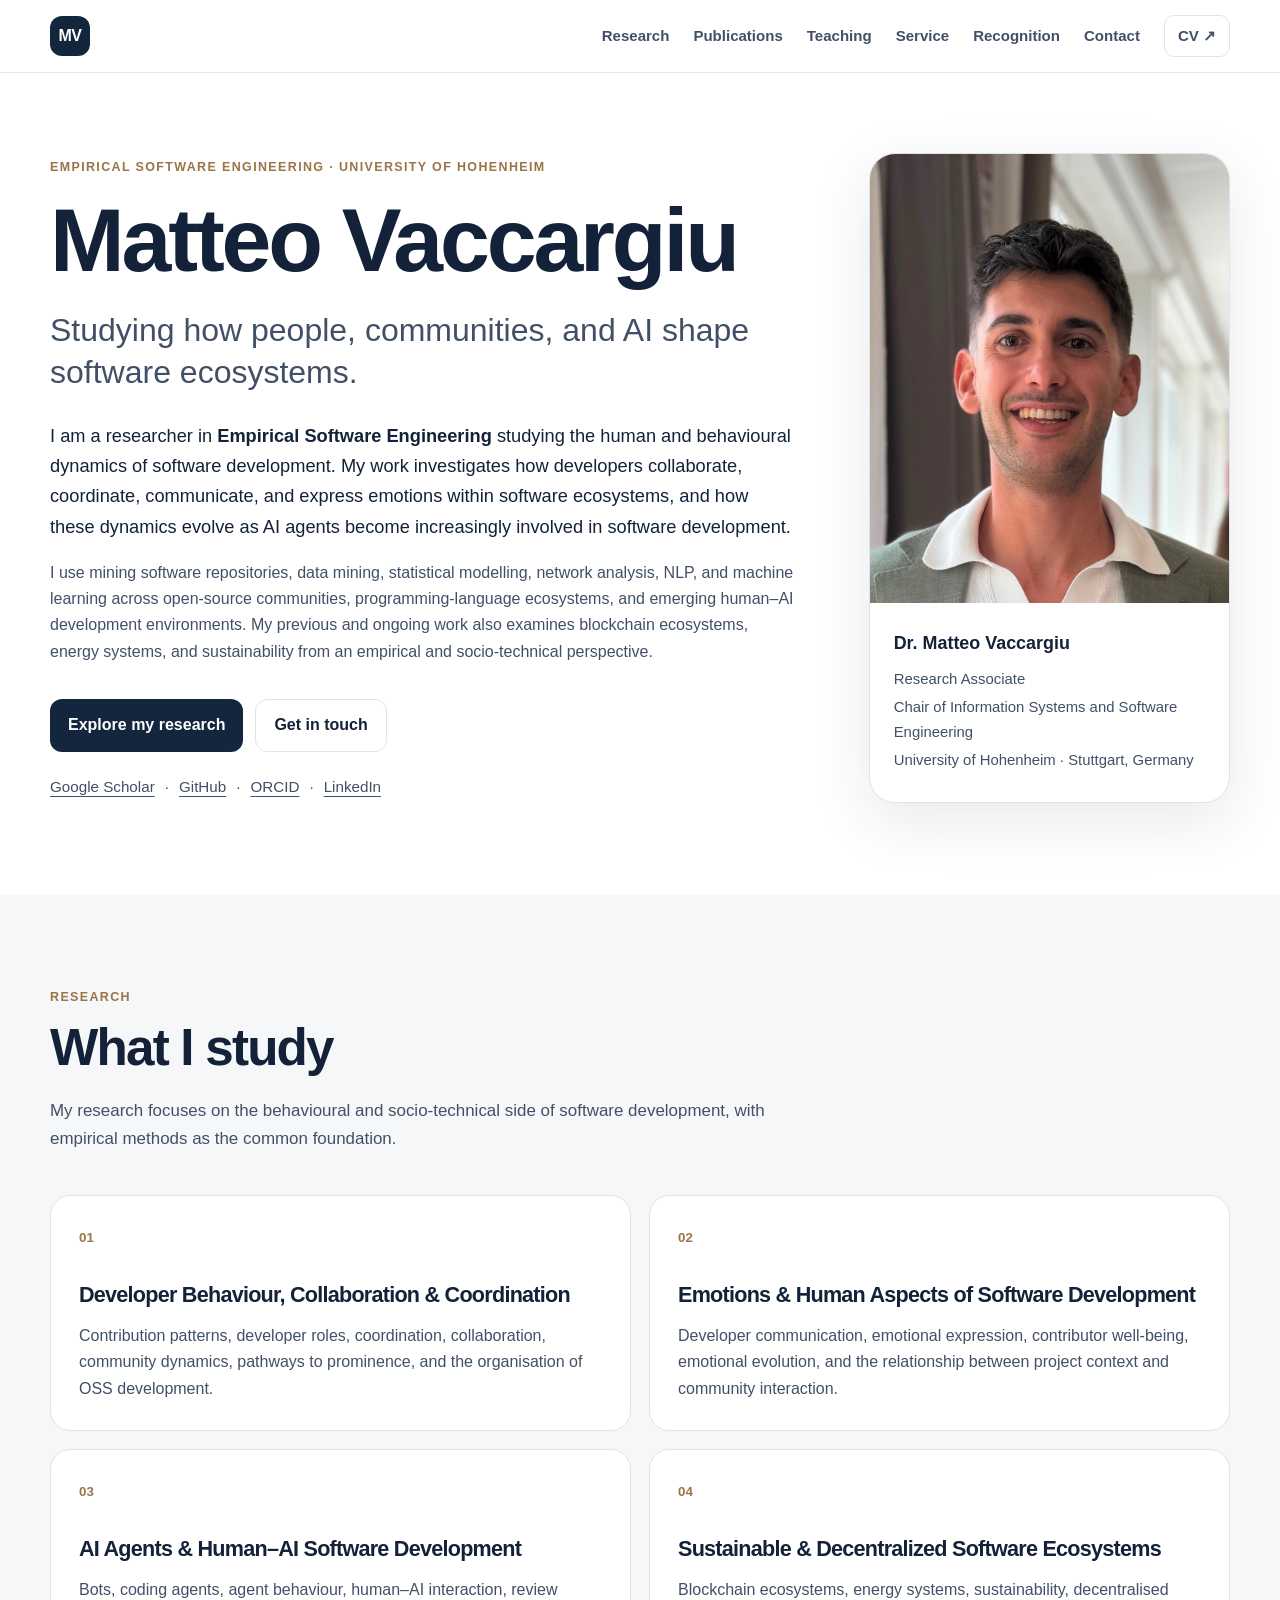
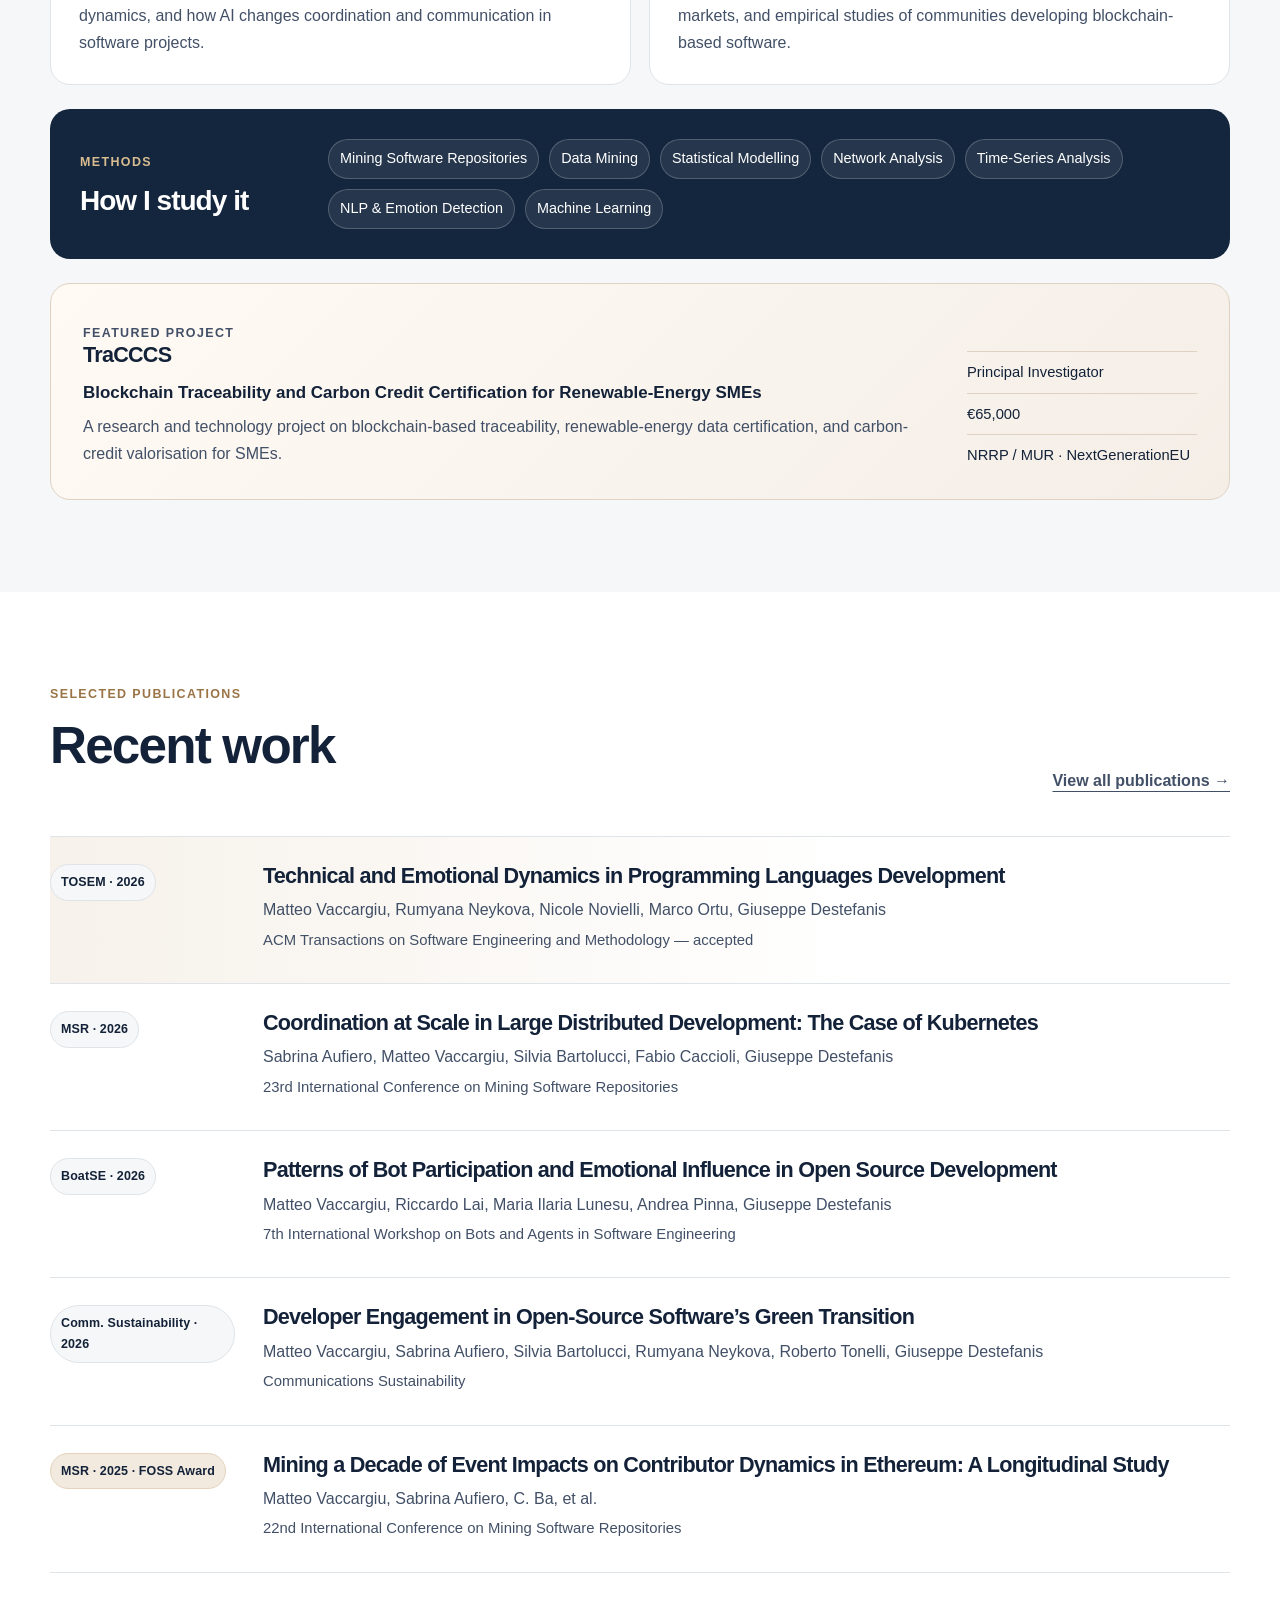
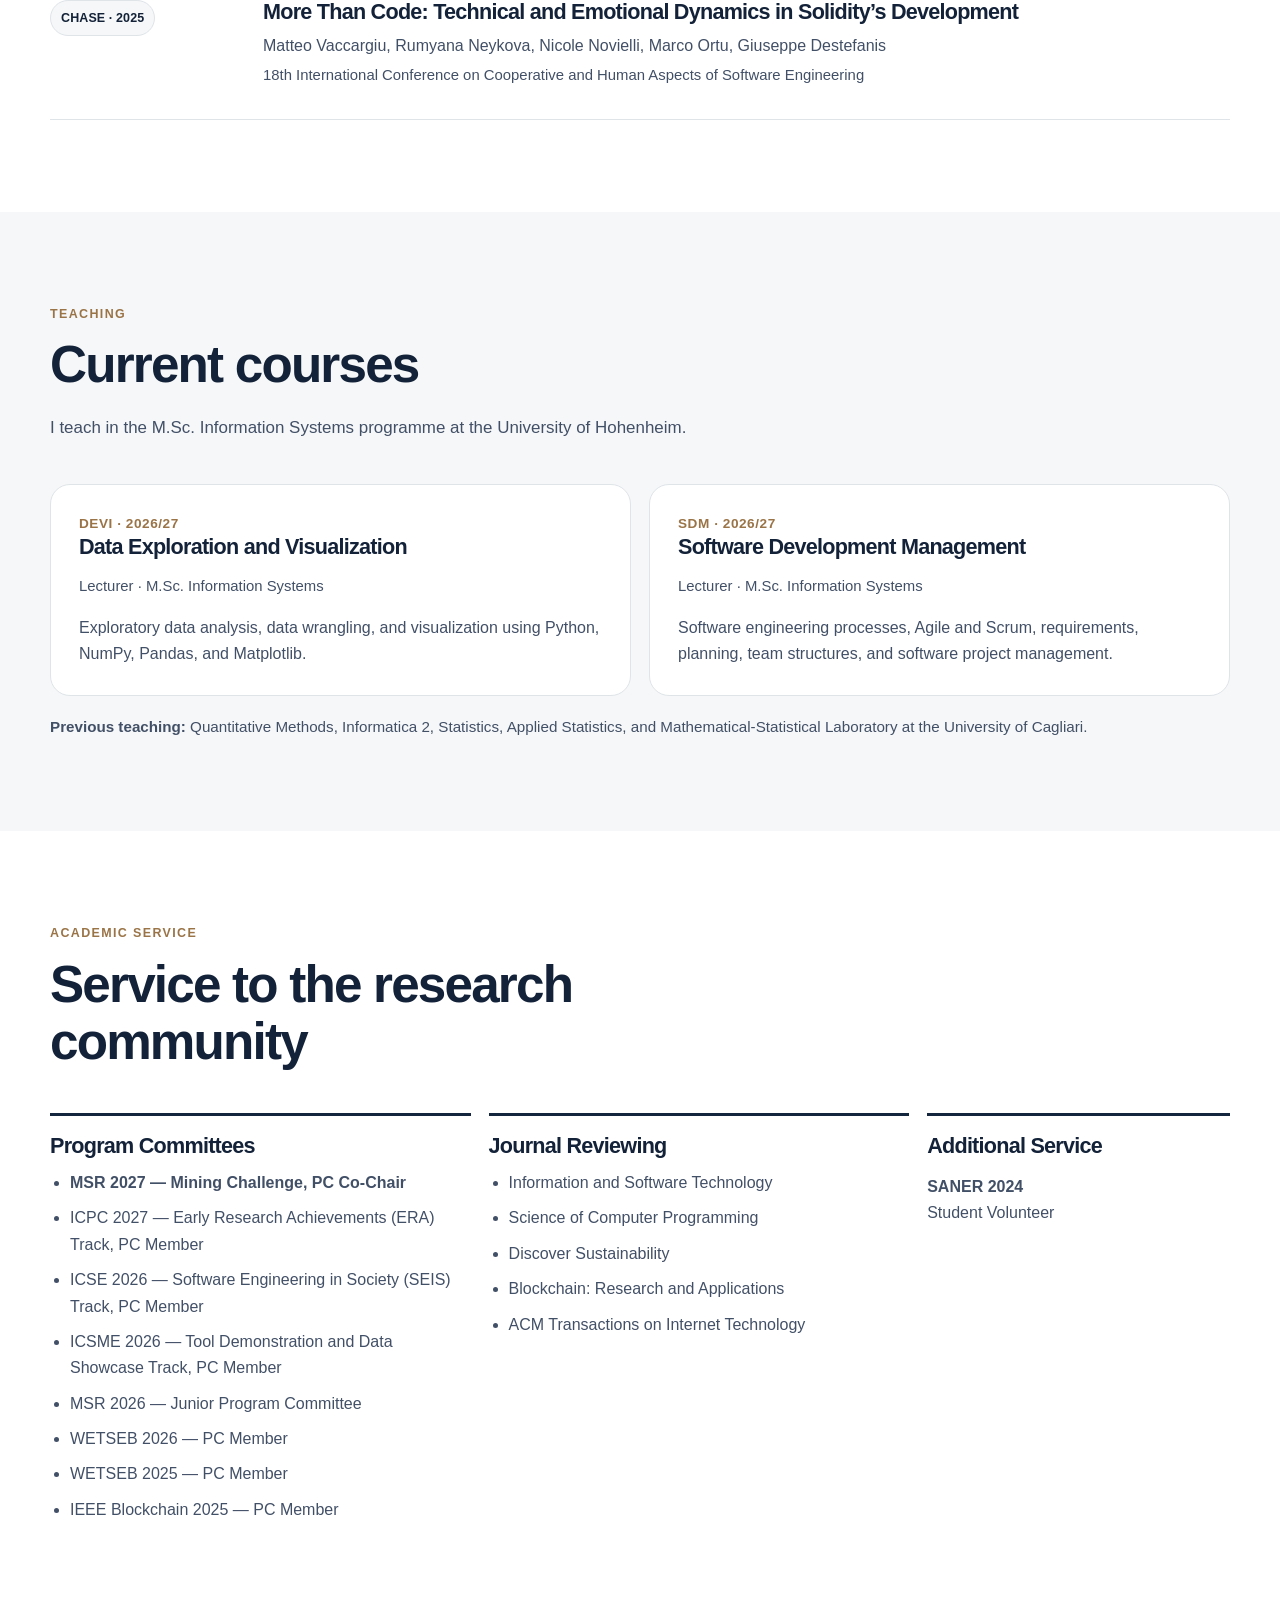
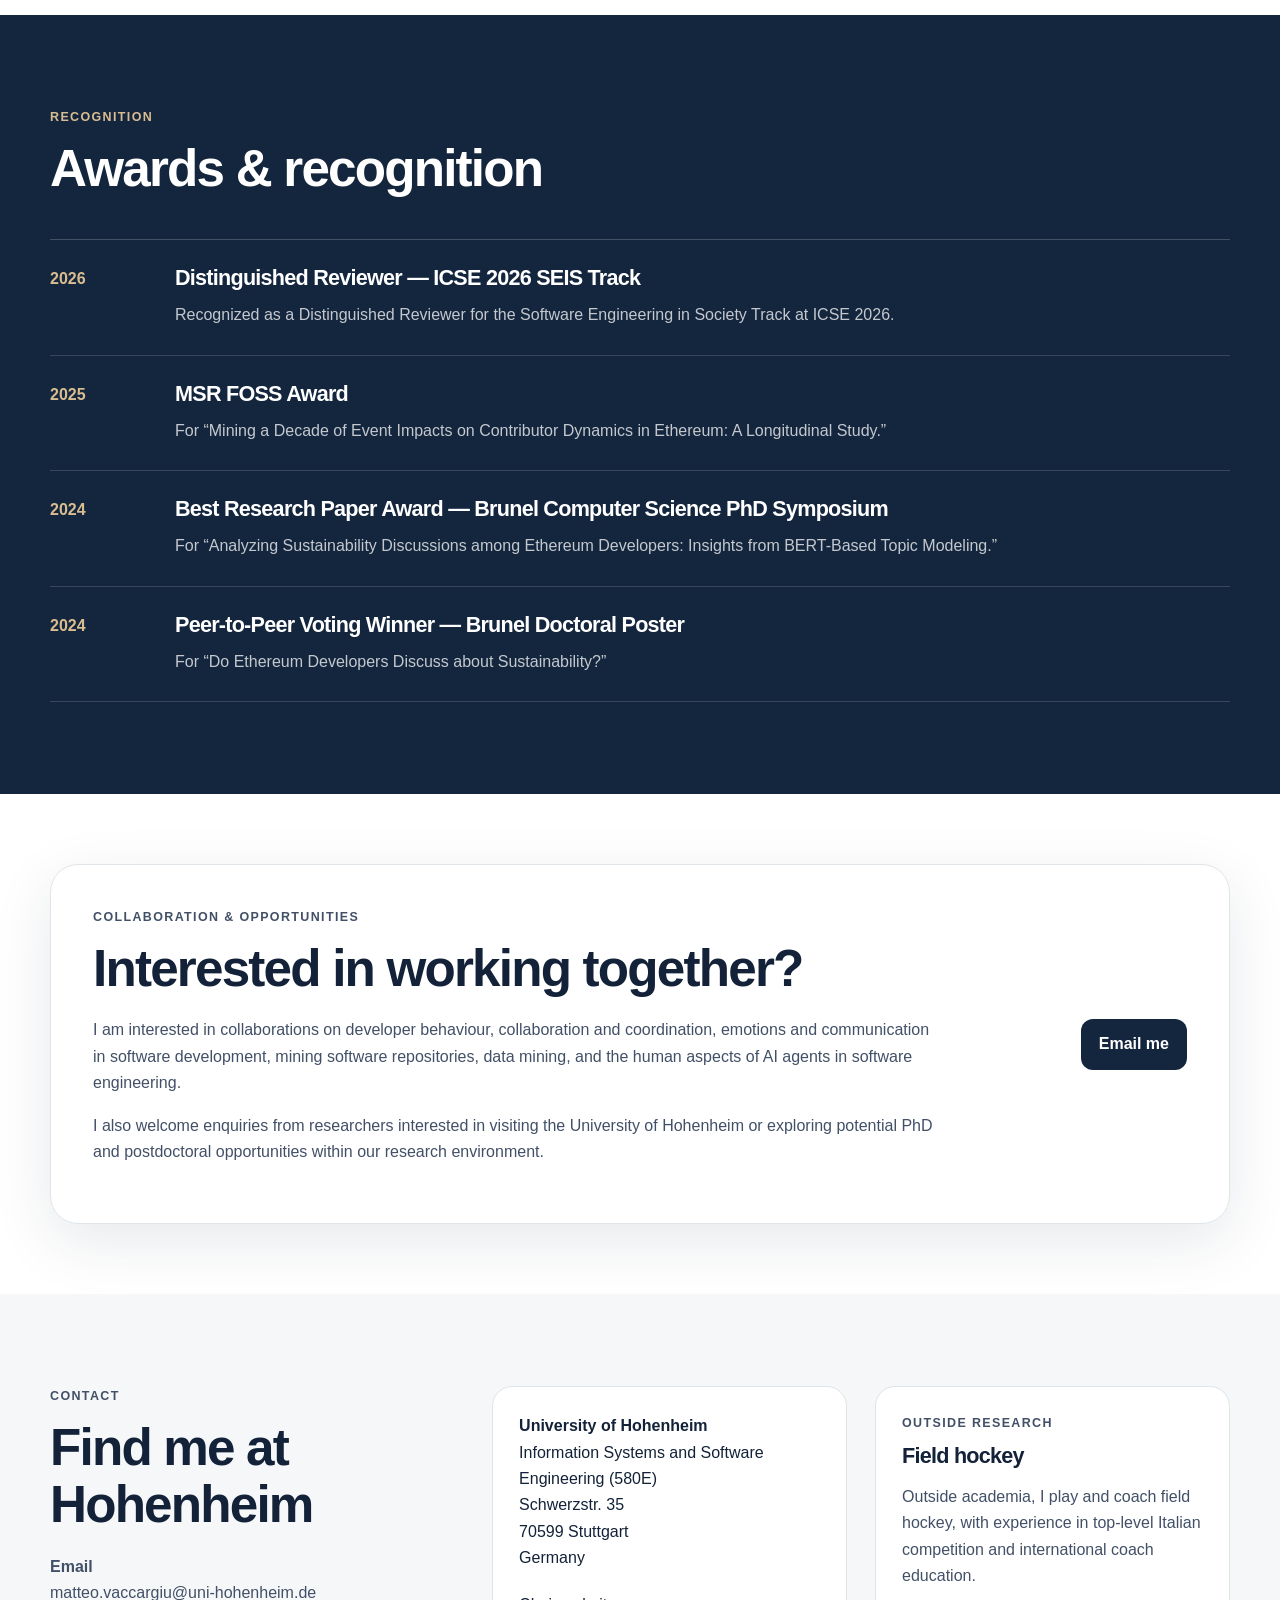
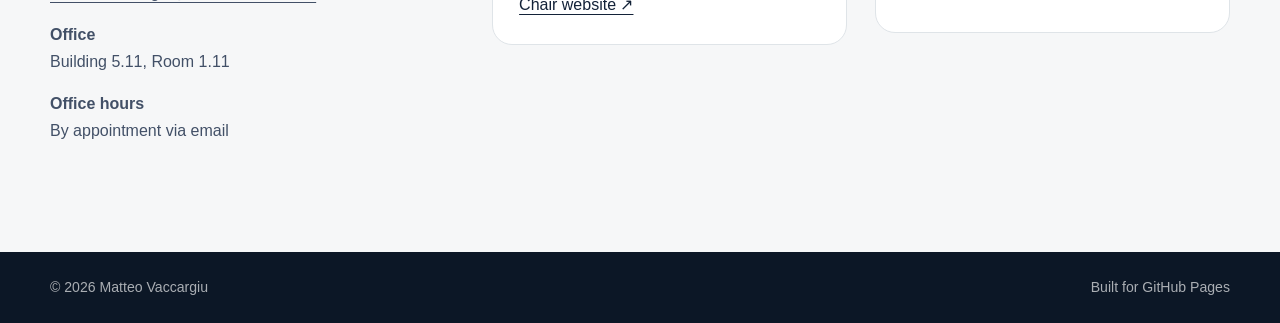
==== index.html @ fcfc38c2 "Add files via upload" ====
<!doctype html>
<html lang="en">
<head>
  <meta charset="utf-8" />
  <meta name="viewport" content="width=device-width, initial-scale=1" />
  <meta name="description" content="Matteo Vaccargiu — Empirical Software Engineering researcher at the University of Hohenheim." />
  <title>Matteo Vaccargiu | Empirical Software Engineering</title>
  <link rel="stylesheet" href="styles.css" />
</head>
<body>
  <header class="site-header">
    <div class="container nav-wrap">
      <a class="brand" href="#top">MV</a>
      <nav aria-label="Primary navigation">
        <a href="#research">Research</a>
        <a href="publications.html">Publications</a>
        <a href="#teaching">Teaching</a>
        <a href="#service">Service</a>
        <a href="#recognition">Recognition</a>
        <a href="#contact">Contact</a>
        <a class="nav-cv" href="CV_Matteo_Vaccargiu.pdf" target="_blank" rel="noopener">CV ↗</a>
      </nav>
    </div>
  </header>

  <main id="top">
    <section class="hero section">
      <div class="container hero-grid">
        <div class="hero-copy">
          <p class="eyebrow">Empirical Software Engineering · University of Hohenheim</p>
          <h1>Matteo Vaccargiu</h1>
          <p class="hero-title">Studying how people, communities, and AI shape software ecosystems.</p>
          <p class="lead">
            I am a researcher in <strong>Empirical Software Engineering</strong> studying the human and behavioural dynamics of software development. My work investigates how developers collaborate, coordinate, communicate, and express emotions within software ecosystems, and how these dynamics evolve as AI agents become increasingly involved in software development.
          </p>
          <p class="hero-detail">
            I use mining software repositories, data mining, statistical modelling, network analysis, NLP, and machine learning across open-source communities, programming-language ecosystems, and emerging human–AI development environments. My previous and ongoing work also examines blockchain ecosystems, energy systems, and sustainability from an empirical and socio-technical perspective.
          </p>
          <div class="hero-actions">
            <a class="button primary" href="#research">Explore my research</a>
            <a class="button secondary" href="mailto:matteo.vaccargiu@uni-hohenheim.de">Get in touch</a>
          </div>
          <div class="social-links" aria-label="Academic profiles">
            <a href="https://scholar.google.com/citations?user=Zvp0OW4AAAAJ&hl=en" target="_blank" rel="noopener">Google Scholar</a>
            <span>·</span>
            <a href="https://github.com/matteovaccargiu" target="_blank" rel="noopener">GitHub</a>
            <span>·</span>
            <a href="https://orcid.org/0009-0009-9461-6183" target="_blank" rel="noopener">ORCID</a>
            <span>·</span>
            <a href="https://www.linkedin.com/in/matteo-vaccargiu-04b7b61a7" target="_blank" rel="noopener">LinkedIn</a>
          </div>
        </div>
        <aside class="profile-card" aria-label="Profile">
          <img src="assets/matteo.jpg" alt="Portrait of Matteo Vaccargiu" />
          <div class="profile-card-body">
            <p class="profile-name">Dr. Matteo Vaccargiu</p>
            <p>Research Associate</p>
            <p>Chair of Information Systems and Software Engineering</p>
            <p>University of Hohenheim · Stuttgart, Germany</p>
          </div>
        </aside>
      </div>
    </section>

    <section id="research" class="section soft-bg">
      <div class="container">
        <div class="section-heading">
          <p class="eyebrow">Research</p>
          <h2>What I study</h2>
          <p>My research focuses on the behavioural and socio-technical side of software development, with empirical methods as the common foundation.</p>
        </div>
        <div class="card-grid research-grid">
          <article class="card research-card">
            <span class="card-number">01</span>
            <h3>Developer Behaviour, Collaboration & Coordination</h3>
            <p>Contribution patterns, developer roles, coordination, collaboration, community dynamics, pathways to prominence, and the organisation of OSS development.</p>
          </article>
          <article class="card research-card">
            <span class="card-number">02</span>
            <h3>Emotions & Human Aspects of Software Development</h3>
            <p>Developer communication, emotional expression, contributor well-being, emotional evolution, and the relationship between project context and community interaction.</p>
          </article>
          <article class="card research-card">
            <span class="card-number">03</span>
            <h3>AI Agents & Human–AI Software Development</h3>
            <p>Bots, coding agents, agent behaviour, human–AI interaction, review dynamics, and how AI changes coordination and communication in software projects.</p>
          </article>
          <article class="card research-card">
            <span class="card-number">04</span>
            <h3>Sustainable & Decentralized Software Ecosystems</h3>
            <p>Blockchain ecosystems, energy systems, sustainability, decentralised markets, and empirical studies of communities developing blockchain-based software.</p>
          </article>
        </div>

        <div class="methods-band">
          <div>
            <p class="eyebrow">Methods</p>
            <h3>How I study it</h3>
          </div>
          <div class="chips">
            <span>Mining Software Repositories</span>
            <span>Data Mining</span>
            <span>Statistical Modelling</span>
            <span>Network Analysis</span>
            <span>Time-Series Analysis</span>
            <span>NLP & Emotion Detection</span>
            <span>Machine Learning</span>
          </div>
        </div>

        <article class="featured-project">
          <div>
            <p class="eyebrow">Featured project</p>
            <h3>TraCCCS</h3>
            <p class="project-subtitle">Blockchain Traceability and Carbon Credit Certification for Renewable-Energy SMEs</p>
            <p>A research and technology project on blockchain-based traceability, renewable-energy data certification, and carbon-credit valorisation for SMEs.</p>
          </div>
          <div class="project-meta">
            <span>Principal Investigator</span>
            <span>€65,000</span>
            <span>NRRP / MUR · NextGenerationEU</span>
          </div>
        </article>
      </div>
    </section>

    <section id="publications" class="section">
      <div class="container">
        <div class="section-heading row-heading">
          <div>
            <p class="eyebrow">Selected publications</p>
            <h2>Recent work</h2>
          </div>
          <a class="text-link" href="publications.html">View all publications →</a>
        </div>

        <div class="publication-list">
          <article class="publication featured-pub">
            <div class="pub-badge">TOSEM · 2026</div>
            <div>
              <h3>Technical and Emotional Dynamics in Programming Languages Development</h3>
              <p>Matteo Vaccargiu, Rumyana Neykova, Nicole Novielli, Marco Ortu, Giuseppe Destefanis</p>
              <p class="venue">ACM Transactions on Software Engineering and Methodology — accepted</p>
            </div>
          </article>
          <article class="publication">
            <div class="pub-badge">MSR · 2026</div>
            <div>
              <h3>Coordination at Scale in Large Distributed Development: The Case of Kubernetes</h3>
              <p>Sabrina Aufiero, Matteo Vaccargiu, Silvia Bartolucci, Fabio Caccioli, Giuseppe Destefanis</p>
              <p class="venue">23rd International Conference on Mining Software Repositories</p>
            </div>
          </article>
          <article class="publication">
            <div class="pub-badge">BoatSE · 2026</div>
            <div>
              <h3>Patterns of Bot Participation and Emotional Influence in Open Source Development</h3>
              <p>Matteo Vaccargiu, Riccardo Lai, Maria Ilaria Lunesu, Andrea Pinna, Giuseppe Destefanis</p>
              <p class="venue">7th International Workshop on Bots and Agents in Software Engineering</p>
            </div>
          </article>
          <article class="publication">
            <div class="pub-badge">Comm. Sustainability · 2026</div>
            <div>
              <h3>Developer Engagement in Open-Source Software’s Green Transition</h3>
              <p>Matteo Vaccargiu, Sabrina Aufiero, Silvia Bartolucci, Rumyana Neykova, Roberto Tonelli, Giuseppe Destefanis</p>
              <p class="venue">Communications Sustainability</p>
            </div>
          </article>
          <article class="publication">
            <div class="pub-badge award">MSR · 2025 · FOSS Award</div>
            <div>
              <h3>Mining a Decade of Event Impacts on Contributor Dynamics in Ethereum: A Longitudinal Study</h3>
              <p>Matteo Vaccargiu, Sabrina Aufiero, C. Ba, et al.</p>
              <p class="venue">22nd International Conference on Mining Software Repositories</p>
            </div>
          </article>
          <article class="publication">
            <div class="pub-badge">CHASE · 2025</div>
            <div>
              <h3>More Than Code: Technical and Emotional Dynamics in Solidity’s Development</h3>
              <p>Matteo Vaccargiu, Rumyana Neykova, Nicole Novielli, Marco Ortu, Giuseppe Destefanis</p>
              <p class="venue">18th International Conference on Cooperative and Human Aspects of Software Engineering</p>
            </div>
          </article>
        </div>
      </div>
    </section>

    <section id="teaching" class="section soft-bg">
      <div class="container">
        <div class="section-heading">
          <p class="eyebrow">Teaching</p>
          <h2>Current courses</h2>
          <p>I teach in the M.Sc. Information Systems programme at the University of Hohenheim.</p>
        </div>
        <div class="card-grid teaching-grid">
          <article class="card teaching-card">
            <p class="course-code">DEVI · 2026/27</p>
            <h3>Data Exploration and Visualization</h3>
            <p class="muted">Lecturer · M.Sc. Information Systems</p>
            <p>Exploratory data analysis, data wrangling, and visualization using Python, NumPy, Pandas, and Matplotlib.</p>
          </article>
          <article class="card teaching-card">
            <p class="course-code">SDM · 2026/27</p>
            <h3>Software Development Management</h3>
            <p class="muted">Lecturer · M.Sc. Information Systems</p>
            <p>Software engineering processes, Agile and Scrum, requirements, planning, team structures, and software project management.</p>
          </article>
        </div>
        <div class="previous-teaching">
          <strong>Previous teaching:</strong> Quantitative Methods, Informatica 2, Statistics, Applied Statistics, and Mathematical-Statistical Laboratory at the University of Cagliari.
        </div>
      </div>
    </section>

    <section id="service" class="section">
      <div class="container">
        <div class="section-heading">
          <p class="eyebrow">Academic service</p>
          <h2>Service to the research community</h2>
        </div>
        <div class="service-columns">
          <div class="service-block">
            <h3>Program Committees</h3>
            <ul>
              <li><strong>MSR 2027 — Mining Challenge, PC Co-Chair</strong></li>
              <li>ICPC 2027 — Early Research Achievements (ERA) Track, PC Member</li>
              <li>ICSE 2026 — Software Engineering in Society (SEIS) Track, PC Member</li>
              <li>ICSME 2026 — Tool Demonstration and Data Showcase Track, PC Member</li>
              <li>MSR 2026 — Junior Program Committee</li>
              <li>WETSEB 2026 — PC Member</li>
              <li>WETSEB 2025 — PC Member</li>
              <li>IEEE Blockchain 2025 — PC Member</li>
            </ul>
          </div>
          <div class="service-block">
            <h3>Journal Reviewing</h3>
            <ul>
              <li>Information and Software Technology</li>
              <li>Science of Computer Programming</li>
              <li>Discover Sustainability</li>
              <li>Blockchain: Research and Applications</li>
              <li>ACM Transactions on Internet Technology</li>
            </ul>
          </div>
          <div class="service-block compact-block">
            <h3>Additional Service</h3>
            <p><strong>SANER 2024</strong><br />Student Volunteer</p>
          </div>
        </div>
      </div>
    </section>

    <section id="recognition" class="section dark-section">
      <div class="container">
        <div class="section-heading light-heading">
          <p class="eyebrow">Recognition</p>
          <h2>Awards & recognition</h2>
        </div>
        <div class="timeline">
          <article class="timeline-item">
            <span>2026</span>
            <div>
              <h3>Distinguished Reviewer — ICSE 2026 SEIS Track</h3>
              <p>Recognized as a Distinguished Reviewer for the Software Engineering in Society Track at ICSE 2026.</p>
            </div>
          </article>
          <article class="timeline-item">
            <span>2025</span>
            <div>
              <h3>MSR FOSS Award</h3>
              <p>For “Mining a Decade of Event Impacts on Contributor Dynamics in Ethereum: A Longitudinal Study.”</p>
            </div>
          </article>
          <article class="timeline-item">
            <span>2024</span>
            <div>
              <h3>Best Research Paper Award — Brunel Computer Science PhD Symposium</h3>
              <p>For “Analyzing Sustainability Discussions among Ethereum Developers: Insights from BERT-Based Topic Modeling.”</p>
            </div>
          </article>
          <article class="timeline-item">
            <span>2024</span>
            <div>
              <h3>Peer-to-Peer Voting Winner — Brunel Doctoral Poster</h3>
              <p>For “Do Ethereum Developers Discuss about Sustainability?”</p>
            </div>
          </article>
        </div>
      </div>
    </section>

    <section class="section collaboration-section">
      <div class="container collaboration-box">
        <div>
          <p class="eyebrow">Collaboration & opportunities</p>
          <h2>Interested in working together?</h2>
          <p>I am interested in collaborations on developer behaviour, collaboration and coordination, emotions and communication in software development, mining software repositories, data mining, and the human aspects of AI agents in software engineering.</p>
          <p>I also welcome enquiries from researchers interested in visiting the University of Hohenheim or exploring potential PhD and postdoctoral opportunities within our research environment.</p>
        </div>
        <a class="button primary" href="mailto:matteo.vaccargiu@uni-hohenheim.de">Email me</a>
      </div>
    </section>

    <section id="contact" class="section soft-bg contact-section">
      <div class="container contact-grid">
        <div>
          <p class="eyebrow">Contact</p>
          <h2>Find me at Hohenheim</h2>
          <p><strong>Email</strong><br /><a href="mailto:matteo.vaccargiu@uni-hohenheim.de">matteo.vaccargiu@uni-hohenheim.de</a></p>
          <p><strong>Office</strong><br />Building 5.11, Room 1.11</p>
          <p><strong>Office hours</strong><br />By appointment via email</p>
        </div>
        <div class="address-card">
          <strong>University of Hohenheim</strong><br />
          Information Systems and Software Engineering (580E)<br />
          Schwerzstr. 35<br />
          70599 Stuttgart<br />
          Germany
          <div class="address-links">
            <a href="https://isse.uni-hohenheim.de/en" target="_blank" rel="noopener">Chair website ↗</a>
          </div>
        </div>
        <aside class="hobby-box">
          <p class="eyebrow">Outside research</p>
          <h3>Field hockey</h3>
          <p>Outside academia, I play and coach field hockey, with experience in top-level Italian competition and international coach education.</p>
        </aside>
      </div>
    </section>
  </main>

  <footer>
    <div class="container footer-wrap">
      <span>© 2026 Matteo Vaccargiu</span>
      <span>Built for GitHub Pages</span>
    </div>
  </footer>
</body>
</html>
---- styles.css ----
:root {
  --ink: #132238;
  --ink-soft: #425067;
  --navy: #14263e;
  --navy-2: #1c3554;
  --accent: #9a7447;
  --accent-soft: #f2eadf;
  --paper: #ffffff;
  --soft: #f6f7f8;
  --line: #dfe4e8;
  --max: 1180px;
  --radius: 20px;
  --shadow: 0 18px 60px rgba(20, 38, 62, 0.10);
}

* { box-sizing: border-box; }
html { scroll-behavior: smooth; }
body {
  margin: 0;
  font-family: -apple-system, BlinkMacSystemFont, "Segoe UI", Roboto, Helvetica, Arial, sans-serif;
  color: var(--ink);
  background: var(--paper);
  line-height: 1.65;
  -webkit-font-smoothing: antialiased;
}
a { color: inherit; }
.container { width: min(var(--max), calc(100% - 48px)); margin: 0 auto; }
.section { padding: 92px 0; }
.soft-bg { background: var(--soft); }

.site-header {
  position: sticky;
  top: 0;
  z-index: 30;
  background: rgba(255,255,255,.94);
  backdrop-filter: blur(12px);
  border-bottom: 1px solid rgba(223,228,232,.9);
}
.nav-wrap { min-height: 72px; display: flex; align-items: center; justify-content: space-between; gap: 24px; }
.brand {
  display: grid;
  place-items: center;
  width: 40px;
  height: 40px;
  border-radius: 12px;
  background: var(--navy);
  color: white;
  text-decoration: none;
  font-weight: 800;
  letter-spacing: -.03em;
}
nav { display: flex; flex-wrap: wrap; align-items: center; justify-content: flex-end; gap: 24px; }
nav a { text-decoration: none; font-size: .94rem; color: var(--ink-soft); font-weight: 600; }
nav a:hover { color: var(--ink); }
.nav-cv { padding: 8px 13px; border: 1px solid var(--line); border-radius: 10px; }

.hero { padding-top: 80px; }
.hero-grid { display: grid; grid-template-columns: minmax(0, 1.55fr) minmax(320px, .75fr); align-items: center; gap: 72px; }
.eyebrow {
  margin: 0 0 12px;
  color: var(--accent);
  font-weight: 800;
  text-transform: uppercase;
  letter-spacing: .11em;
  font-size: .78rem;
}
h1, h2, h3 { line-height: 1.12; letter-spacing: -.035em; }
h1 { font-size: clamp(3.4rem, 7vw, 6.6rem); margin: 0; max-width: 800px; }
h2 { font-size: clamp(2.15rem, 4vw, 3.5rem); margin: 0 0 20px; }
h3 { font-size: 1.35rem; margin: 0 0 12px; }
.hero-title { font-size: clamp(1.45rem, 2.5vw, 2.2rem); line-height: 1.3; color: var(--ink-soft); margin: 20px 0 28px; max-width: 820px; }
.lead { font-size: 1.14rem; max-width: 790px; margin: 0 0 18px; }
.hero-detail { color: var(--ink-soft); max-width: 790px; margin: 0; }
.hero-actions { display: flex; flex-wrap: wrap; gap: 12px; margin: 34px 0 22px; }
.button { display: inline-flex; align-items: center; justify-content: center; padding: 12px 18px; border-radius: 12px; font-weight: 750; text-decoration: none; transition: .18s ease; }
.button.primary { background: var(--navy); color: white; }
.button.primary:hover { transform: translateY(-2px); background: var(--navy-2); }
.button.secondary { border: 1px solid var(--line); background: white; }
.button.secondary:hover { border-color: #c8d0d7; transform: translateY(-2px); }
.social-links { display: flex; flex-wrap: wrap; gap: 10px; color: var(--ink-soft); font-size: .95rem; }
.social-links a { text-decoration-thickness: 1px; text-underline-offset: 4px; }
.profile-card { background: white; border: 1px solid var(--line); border-radius: 26px; overflow: hidden; box-shadow: var(--shadow); }
.profile-card img { width: 100%; display: block; aspect-ratio: 4 / 5; object-fit: cover; object-position: center 28%; }
.profile-card-body { padding: 22px 24px 25px; color: var(--ink-soft); font-size: .93rem; }
.profile-card-body p { margin: 4px 0; }
.profile-card-body .profile-name { color: var(--ink); font-weight: 800; font-size: 1.12rem; margin-bottom: 8px; }

.section-heading { max-width: 760px; margin-bottom: 42px; }
.section-heading p:last-child { color: var(--ink-soft); font-size: 1.06rem; }
.row-heading { max-width: none; display: flex; align-items: end; justify-content: space-between; gap: 24px; }
.text-link { font-weight: 750; color: var(--ink-soft); text-underline-offset: 5px; }
.card-grid { display: grid; gap: 18px; }
.research-grid { grid-template-columns: repeat(2, minmax(0,1fr)); }
.card { background: white; border: 1px solid var(--line); border-radius: var(--radius); padding: 28px; }
.card p { color: var(--ink-soft); margin-bottom: 0; }
.card-number { display: inline-block; margin-bottom: 34px; font-weight: 800; font-size: .83rem; color: var(--accent); }
.methods-band { margin-top: 24px; background: var(--navy); color: white; border-radius: var(--radius); padding: 30px; display: grid; grid-template-columns: 220px 1fr; gap: 28px; align-items: center; }
.methods-band h3 { margin: 0; font-size: 1.75rem; }
.methods-band .eyebrow { color: #d9bd91; }
.chips { display: flex; flex-wrap: wrap; gap: 10px; }
.chips span { border: 1px solid rgba(255,255,255,.2); background: rgba(255,255,255,.08); padding: 7px 11px; border-radius: 999px; font-size: .9rem; }
.featured-project { margin-top: 24px; border: 1px solid #dfd2c2; background: linear-gradient(135deg, #fffaf4, #f4eee7); border-radius: var(--radius); padding: 32px; display: grid; grid-template-columns: 1fr auto; gap: 40px; align-items: end; }
.featured-project p { margin: 7px 0 0; color: var(--ink-soft); }
.project-subtitle { font-size: 1.06rem; font-weight: 750; color: var(--ink) !important; }
.project-meta { display: flex; flex-direction: column; gap: 8px; min-width: 230px; }
.project-meta span { border-top: 1px solid #dfd2c2; padding-top: 8px; font-size: .92rem; }

.publication-list { border-top: 1px solid var(--line); }
.publication { display: grid; grid-template-columns: 185px 1fr; gap: 28px; padding: 27px 0; border-bottom: 1px solid var(--line); }
.publication h3 { margin-bottom: 9px; }
.publication p { margin: 4px 0; color: var(--ink-soft); }
.pub-badge { align-self: start; width: fit-content; padding: 7px 10px; border-radius: 999px; background: var(--soft); border: 1px solid var(--line); font-weight: 800; font-size: .78rem; letter-spacing: .01em; }
.pub-badge.award { background: var(--accent-soft); border-color: #e5d3bc; }
.featured-pub { background: linear-gradient(90deg, rgba(242,234,223,.65), transparent 68%); }
.venue { font-size: .93rem; }

.teaching-grid { grid-template-columns: repeat(2, minmax(0,1fr)); }
.course-code { margin-top: 0 !important; color: var(--accent) !important; font-weight: 800; font-size: .85rem; letter-spacing: .04em; }
.muted { font-size: .93rem; }
.previous-teaching { margin-top: 18px; color: var(--ink-soft); font-size: .95rem; }

.service-columns { display: grid; grid-template-columns: 1fr 1fr .72fr; gap: 18px; }
.service-block { border-top: 3px solid var(--navy); padding-top: 18px; }
.service-block ul { margin: 0; padding-left: 20px; color: var(--ink-soft); }
.service-block li + li { margin-top: 9px; }
.compact-block p { color: var(--ink-soft); }

.dark-section { background: var(--navy); color: white; }
.light-heading .eyebrow { color: #d9bd91; }
.timeline { border-top: 1px solid rgba(255,255,255,.2); }
.timeline-item { display: grid; grid-template-columns: 95px 1fr; gap: 30px; padding: 26px 0; border-bottom: 1px solid rgba(255,255,255,.15); }
.timeline-item > span { color: #d9bd91; font-weight: 850; }
.timeline-item p { color: rgba(255,255,255,.75); margin: 6px 0 0; }

.collaboration-section { padding-top: 70px; padding-bottom: 70px; }
.collaboration-box { border: 1px solid var(--line); border-radius: 28px; padding: 42px; display: grid; grid-template-columns: 1fr auto; gap: 42px; align-items: center; box-shadow: var(--shadow); }
.collaboration-box p { color: var(--ink-soft); max-width: 850px; }

.contact-grid { display: grid; grid-template-columns: 1.05fr .9fr .9fr; gap: 28px; align-items: start; }
.contact-grid p { color: var(--ink-soft); }
.contact-grid a { text-underline-offset: 4px; }
.address-card, .hobby-box { background: white; border: 1px solid var(--line); border-radius: var(--radius); padding: 26px; }
.address-links { margin-top: 20px; }
.hobby-box .eyebrow { margin-bottom: 10px; }

footer { background: #0c1726; color: rgba(255,255,255,.65); padding: 24px 0; }
.footer-wrap { display: flex; justify-content: space-between; gap: 20px; font-size: .88rem; }

@media (max-width: 920px) {
  .nav-wrap { padding: 12px 0; align-items: flex-start; }
  nav { gap: 12px 16px; }
  .hero-grid { grid-template-columns: 1fr; gap: 44px; }
  .profile-card { max-width: 460px; }
  .research-grid, .teaching-grid { grid-template-columns: 1fr; }
  .methods-band { grid-template-columns: 1fr; }
  .featured-project { grid-template-columns: 1fr; }
  .project-meta { min-width: 0; }
  .service-columns { grid-template-columns: 1fr; }
  .contact-grid { grid-template-columns: 1fr 1fr; }
  .hobby-box { grid-column: 1 / -1; }
}

@media (max-width: 680px) {
  .container { width: min(var(--max), calc(100% - 28px)); }
  .section { padding: 68px 0; }
  .site-header { position: static; }
  .nav-wrap { display: block; }
  .brand { margin-bottom: 12px; }
  nav { justify-content: flex-start; }
  h1 { font-size: clamp(3.1rem, 16vw, 4.7rem); }
  .row-heading { display: block; }
  .row-heading .text-link { display: inline-block; margin-top: 6px; }
  .publication { grid-template-columns: 1fr; gap: 13px; }
  .collaboration-box { grid-template-columns: 1fr; padding: 28px; }
  .contact-grid { grid-template-columns: 1fr; }
  .hobby-box { grid-column: auto; }
  .timeline-item { grid-template-columns: 64px 1fr; gap: 16px; }
  .footer-wrap { display: block; }
  .footer-wrap span { display: block; margin: 4px 0; }
}

/* Publications page */
.page-title { font-size: clamp(3.1rem, 6vw, 5.5rem); margin: 0; max-width: 900px; }
.publications-hero { padding-bottom: 64px; }
.publications-intro { max-width: 900px; }
.pub-group + .pub-group { margin-top: 68px; }
.pub-group > h2 { margin-bottom: 24px; font-size: clamp(1.9rem, 3vw, 2.7rem); }
.full-publication .pub-link { display: inline-block; margin-top: 8px; font-weight: 750; color: var(--ink); text-underline-offset: 4px; }
footer a { color: inherit; text-underline-offset: 4px; }
nav a[aria-current="page"] { color: var(--ink); }
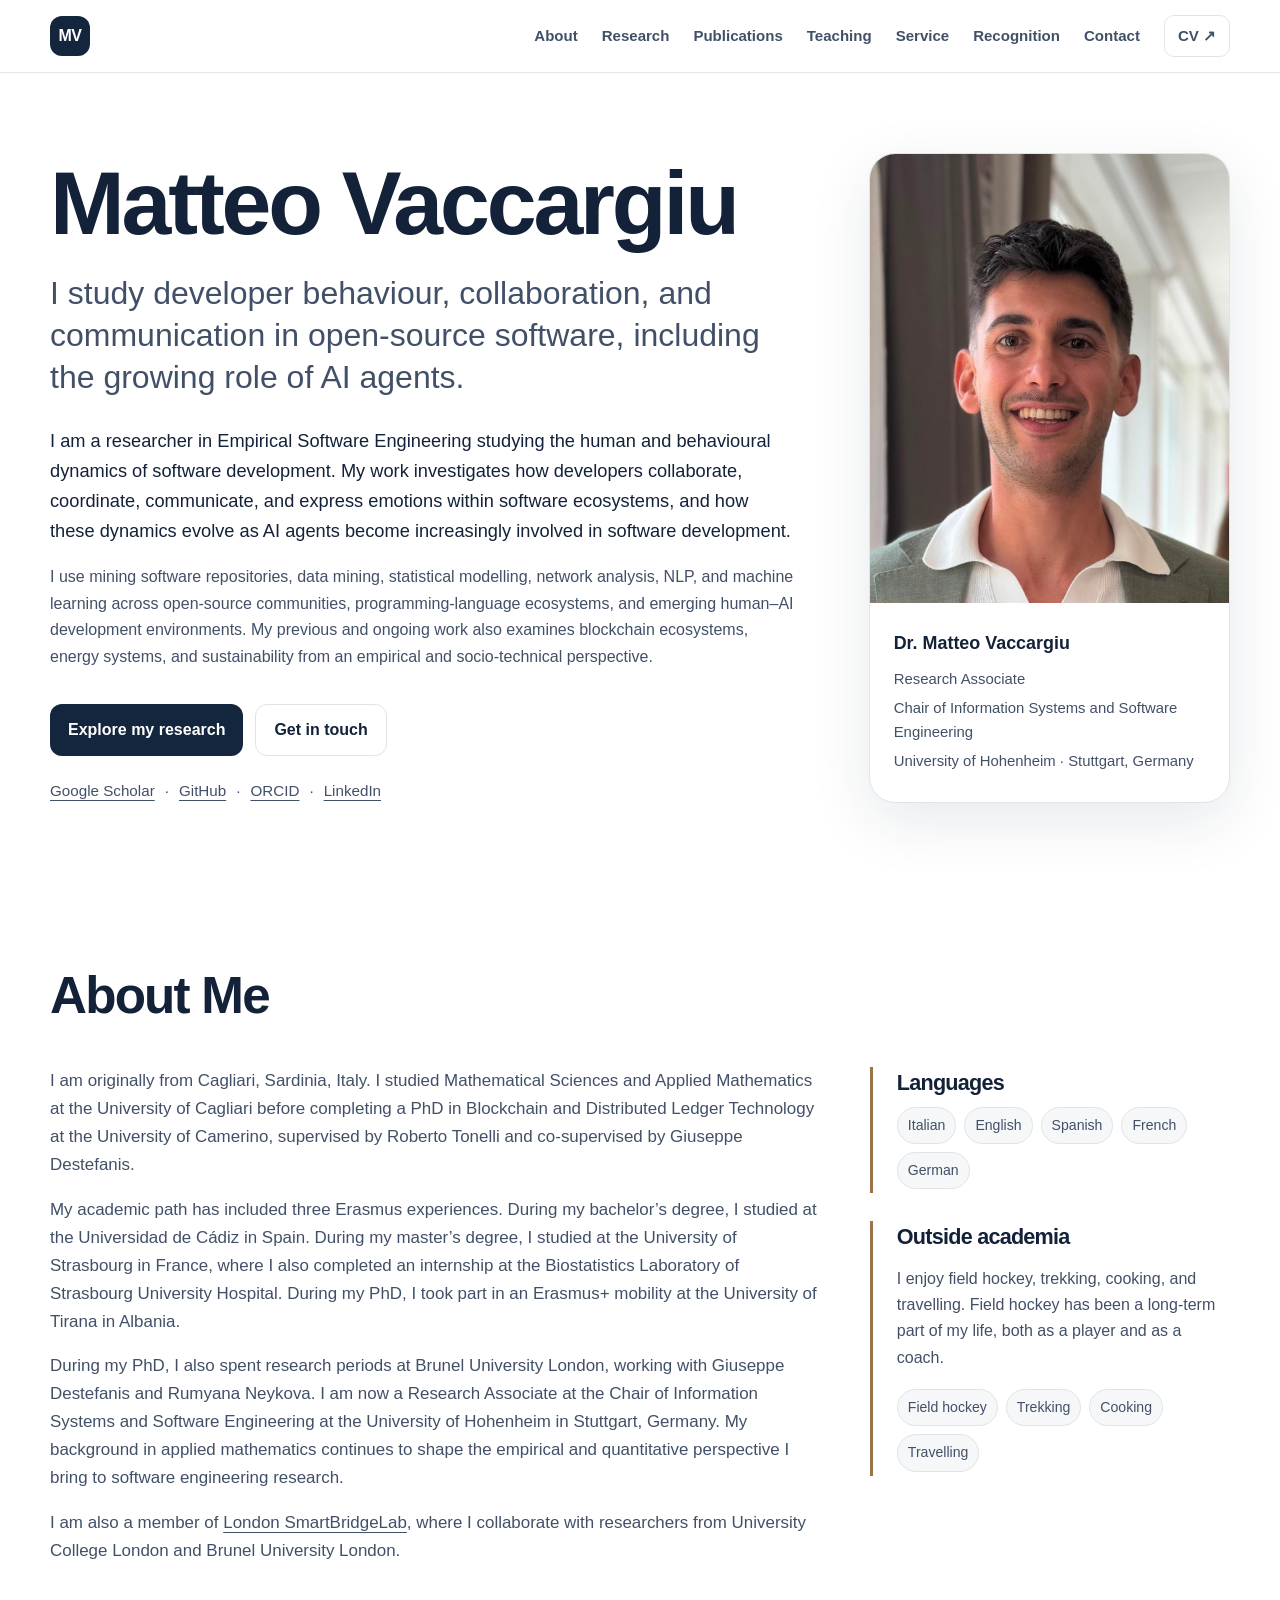
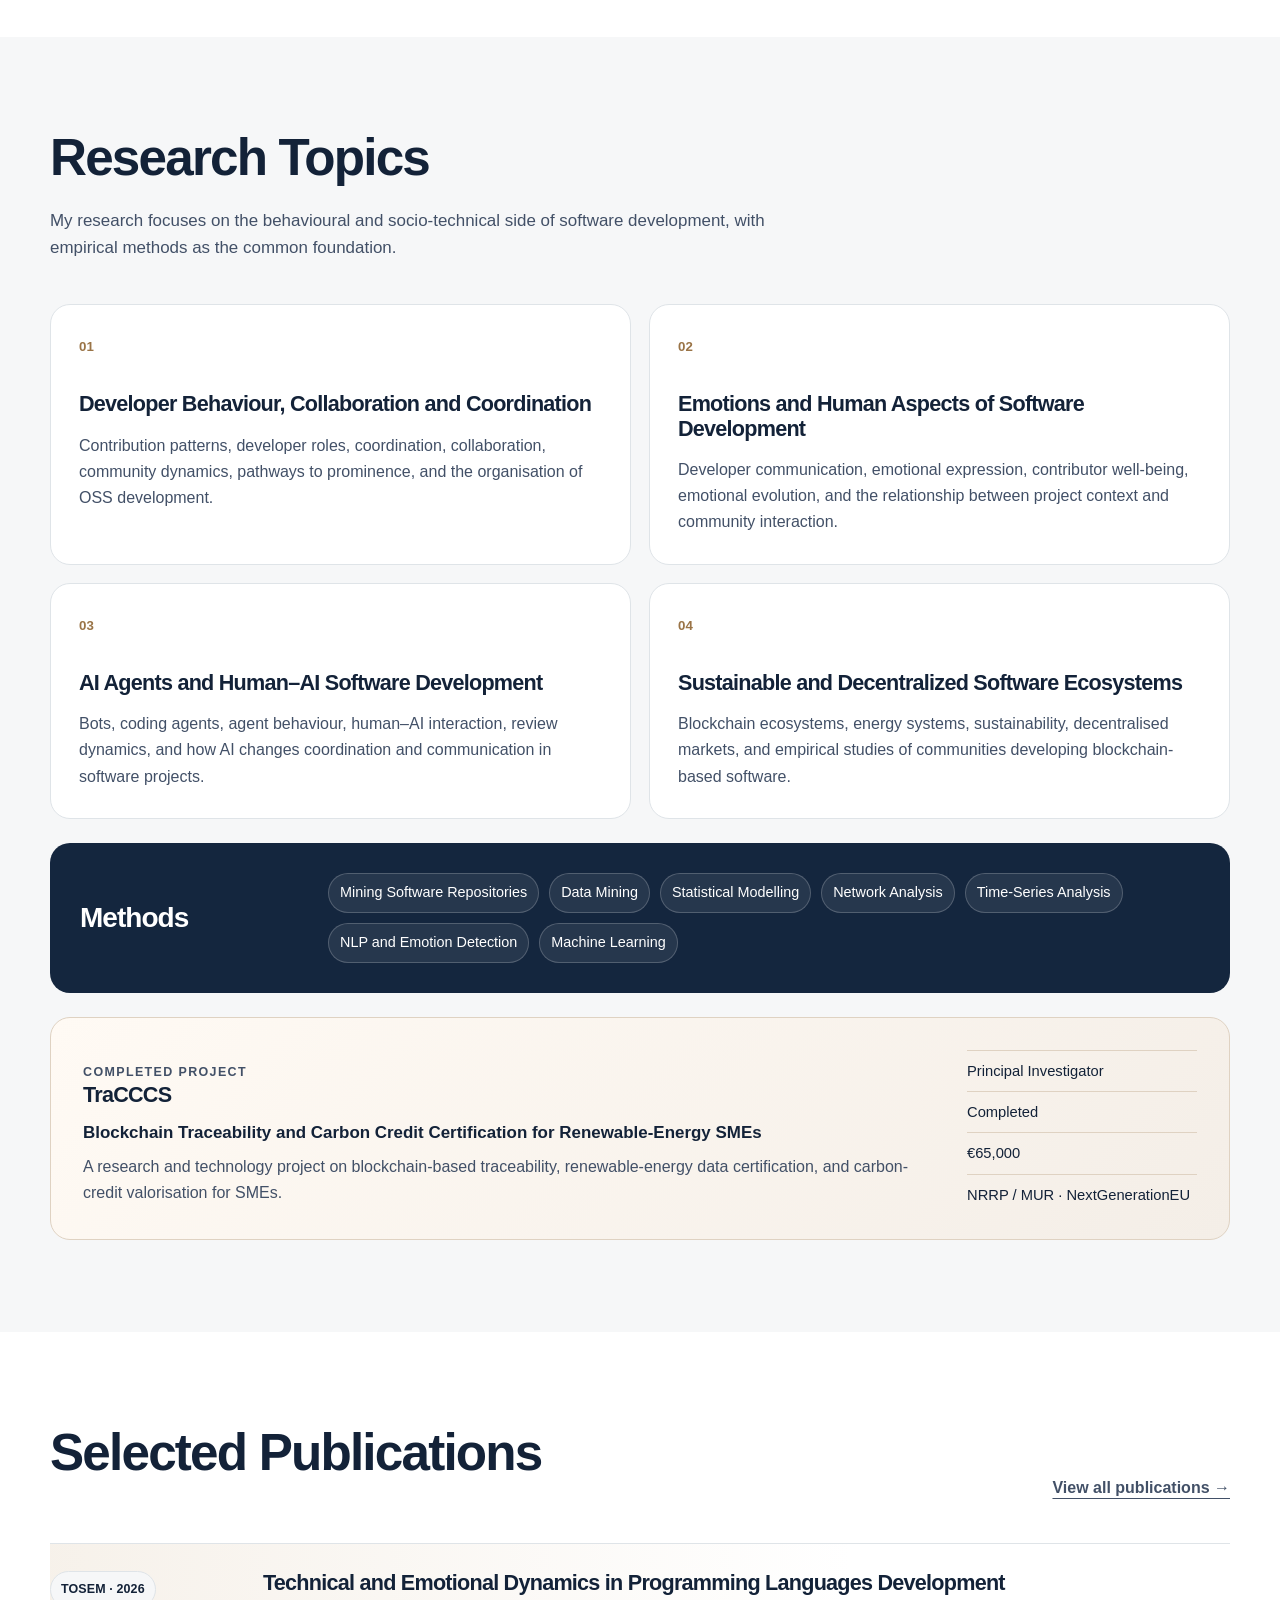
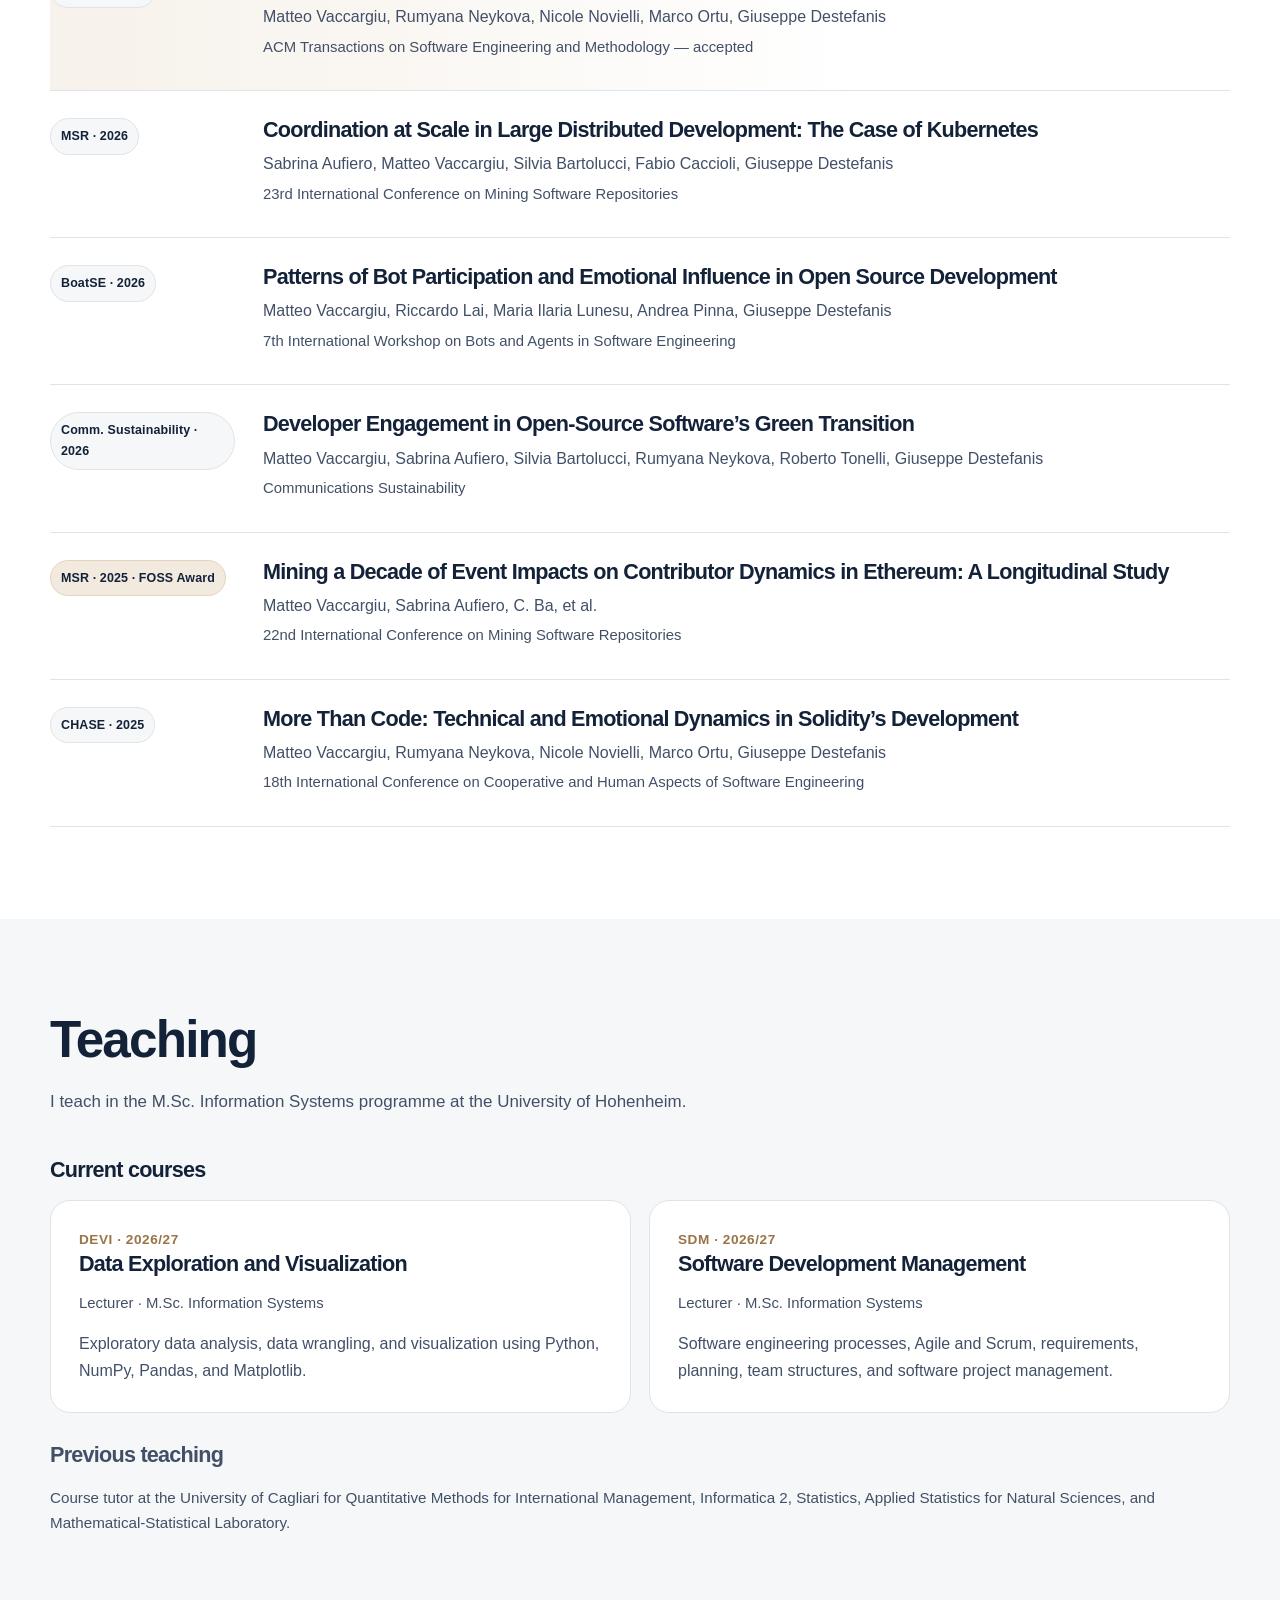
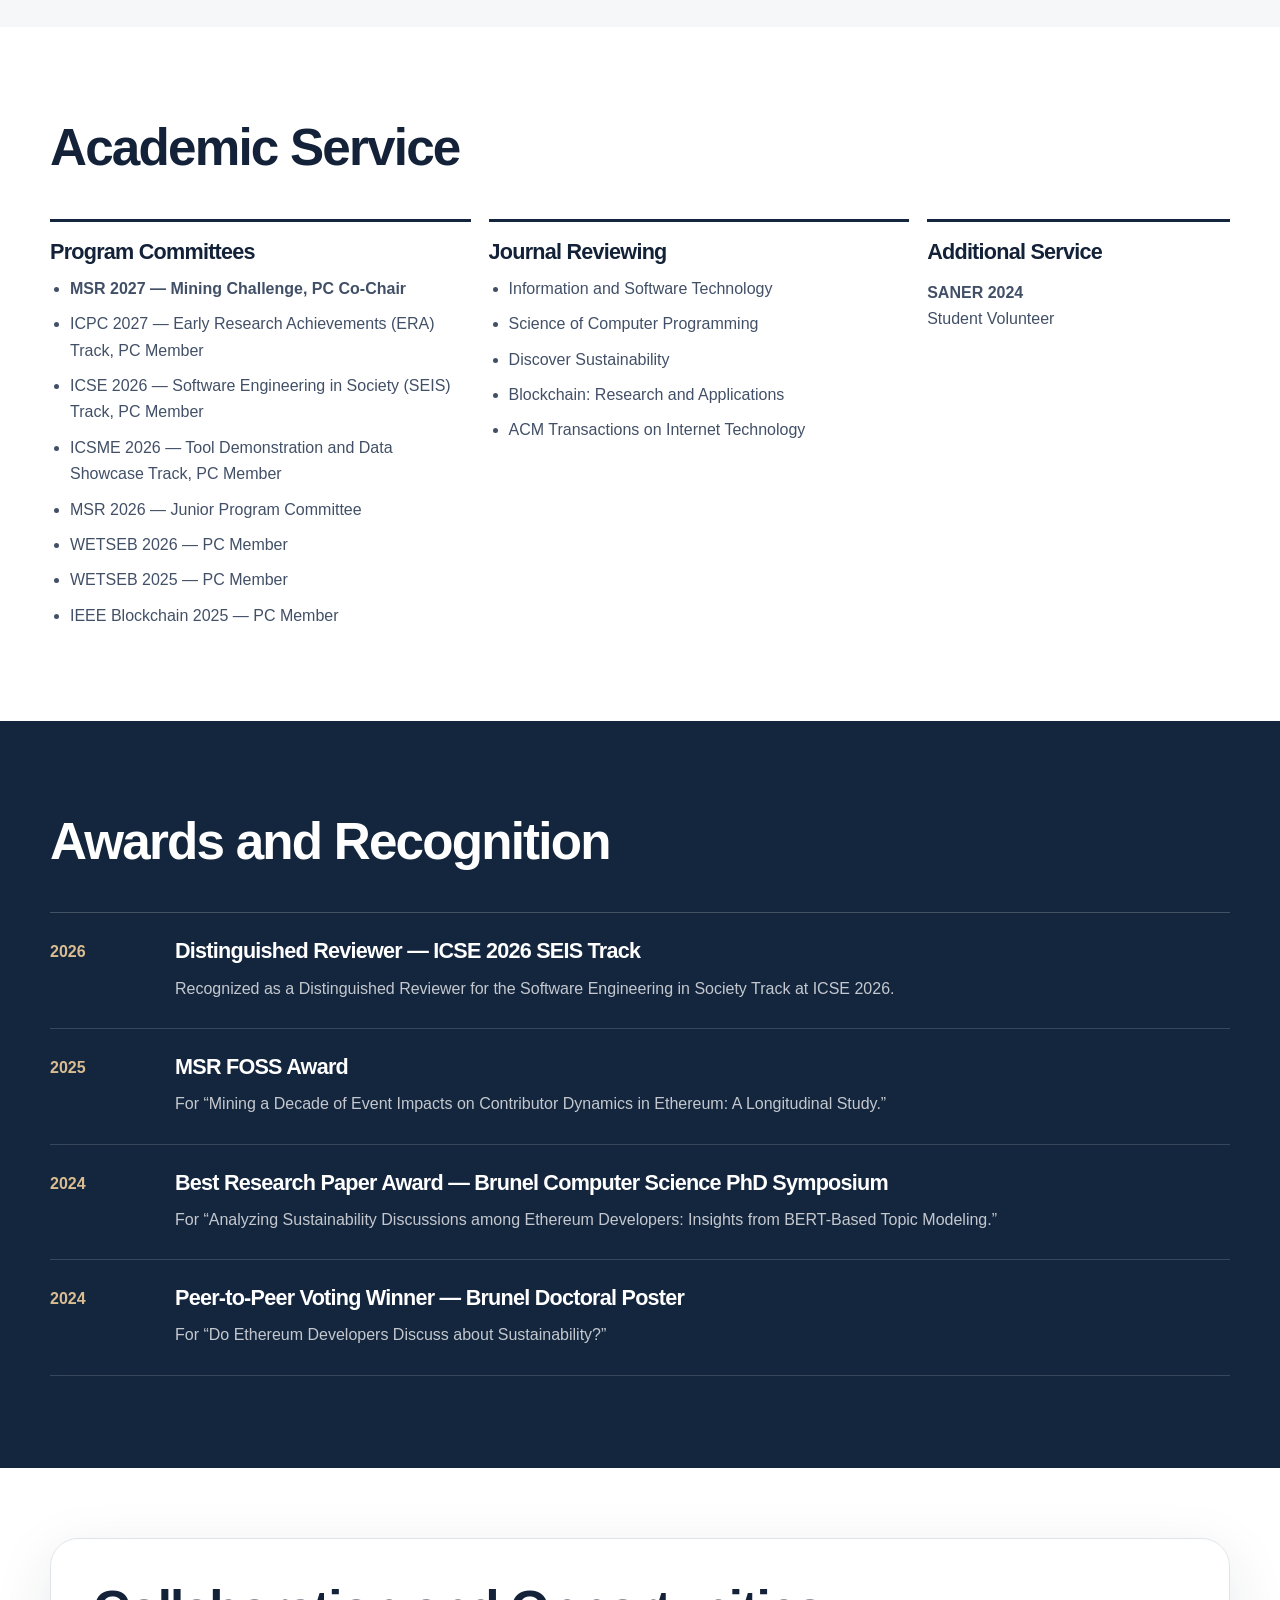
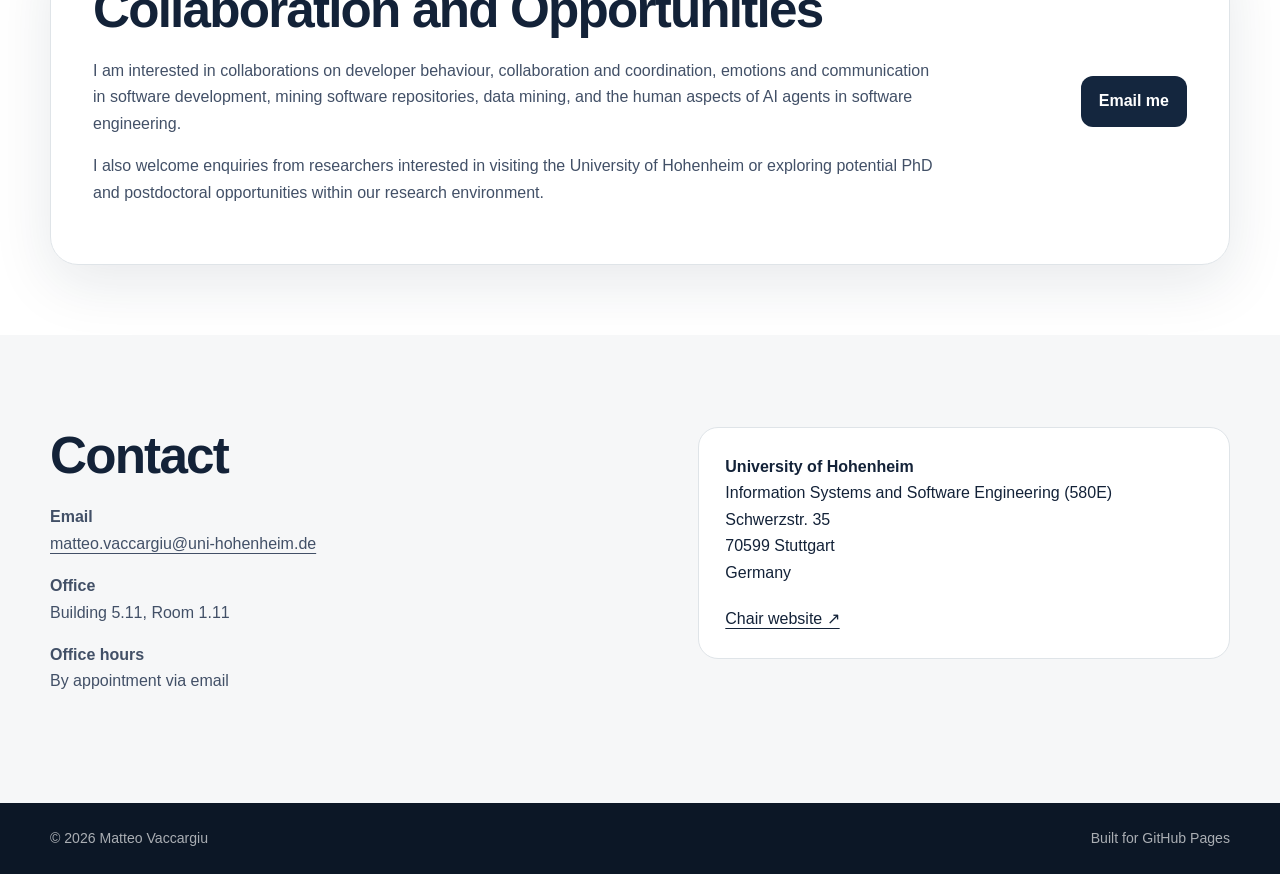
==== commit b7f18811: "Add files via upload" ====
--- a/index.html
+++ b/index.html
@@ -12,6 +12,7 @@
     <div class="container nav-wrap">
       <a class="brand" href="#top">MV</a>
       <nav aria-label="Primary navigation">
+        <a href="#about">About</a>
         <a href="#research">Research</a>
         <a href="publications.html">Publications</a>
         <a href="#teaching">Teaching</a>
@@ -27,11 +28,10 @@
     <section class="hero section">
       <div class="container hero-grid">
         <div class="hero-copy">
-          <p class="eyebrow">Empirical Software Engineering · University of Hohenheim</p>
           <h1>Matteo Vaccargiu</h1>
-          <p class="hero-title">Studying how people, communities, and AI shape software ecosystems.</p>
+          <p class="hero-title">I study developer behaviour, collaboration, and communication in open-source software, including the growing role of AI agents.</p>
           <p class="lead">
-            I am a researcher in <strong>Empirical Software Engineering</strong> studying the human and behavioural dynamics of software development. My work investigates how developers collaborate, coordinate, communicate, and express emotions within software ecosystems, and how these dynamics evolve as AI agents become increasingly involved in software development.
+            I am a researcher in Empirical Software Engineering studying the human and behavioural dynamics of software development. My work investigates how developers collaborate, coordinate, communicate, and express emotions within software ecosystems, and how these dynamics evolve as AI agents become increasingly involved in software development.
           </p>
           <p class="hero-detail">
             I use mining software repositories, data mining, statistical modelling, network analysis, NLP, and machine learning across open-source communities, programming-language ecosystems, and emerging human–AI development environments. My previous and ongoing work also examines blockchain ecosystems, energy systems, and sustainability from an empirical and socio-technical perspective.
@@ -41,7 +41,7 @@
             <a class="button secondary" href="mailto:matteo.vaccargiu@uni-hohenheim.de">Get in touch</a>
           </div>
           <div class="social-links" aria-label="Academic profiles">
-            <a href="https://scholar.google.com/citations?user=Zvp0OW4AAAAJ&hl=en" target="_blank" rel="noopener">Google Scholar</a>
+            <a href="https://scholar.google.com/citations?user=Zvp0OW4AAAAJ&amp;hl=en" target="_blank" rel="noopener">Google Scholar</a>
             <span>·</span>
             <a href="https://github.com/matteovaccargiu" target="_blank" rel="noopener">GitHub</a>
             <span>·</span>
@@ -62,40 +62,76 @@
       </div>
     </section>
 
+    <section id="about" class="section about-section">
+      <div class="container">
+        <div class="section-heading">
+          <h2>About Me</h2>
+        </div>
+        <div class="about-grid">
+          <div class="about-copy">
+            <p>I am originally from Cagliari, Sardinia, Italy. I studied Mathematical Sciences and Applied Mathematics at the University of Cagliari before completing a PhD in Blockchain and Distributed Ledger Technology at the University of Camerino, supervised by Roberto Tonelli and co-supervised by Giuseppe Destefanis.</p>
+            <p>My academic path has included three Erasmus experiences. During my bachelor’s degree, I studied at the Universidad de Cádiz in Spain. During my master’s degree, I studied at the University of Strasbourg in France, where I also completed an internship at the Biostatistics Laboratory of Strasbourg University Hospital. During my PhD, I took part in an Erasmus+ mobility at the University of Tirana in Albania.</p>
+            <p>During my PhD, I also spent research periods at Brunel University London, working with Giuseppe Destefanis and Rumyana Neykova. I am now a Research Associate at the Chair of Information Systems and Software Engineering at the University of Hohenheim in Stuttgart, Germany. My background in applied mathematics continues to shape the empirical and quantitative perspective I bring to software engineering research.</p>
+            <p>I am also a member of <a href="https://smartbridgelab.co.uk" target="_blank" rel="noopener">London SmartBridgeLab</a>, where I collaborate with researchers from University College London and Brunel University London.</p>
+          </div>
+          <aside class="about-sidebar">
+            <div class="about-side-block">
+              <h3>Languages</h3>
+              <div class="hobby-chips" aria-label="Languages">
+                <span>Italian</span>
+                <span>English</span>
+                <span>Spanish</span>
+                <span>French</span>
+                <span>German</span>
+              </div>
+            </div>
+            <div class="about-side-block">
+              <h3>Outside academia</h3>
+              <p>I enjoy field hockey, trekking, cooking, and travelling. Field hockey has been a long-term part of my life, both as a player and as a coach.</p>
+              <div class="hobby-chips" aria-label="Hobbies">
+                <span>Field hockey</span>
+                <span>Trekking</span>
+                <span>Cooking</span>
+                <span>Travelling</span>
+              </div>
+            </div>
+          </aside>
+        </div>
+      </div>
+    </section>
+
     <section id="research" class="section soft-bg">
       <div class="container">
         <div class="section-heading">
-          <p class="eyebrow">Research</p>
-          <h2>What I study</h2>
+          <h2>Research Topics</h2>
           <p>My research focuses on the behavioural and socio-technical side of software development, with empirical methods as the common foundation.</p>
         </div>
         <div class="card-grid research-grid">
           <article class="card research-card">
             <span class="card-number">01</span>
-            <h3>Developer Behaviour, Collaboration & Coordination</h3>
+            <h3>Developer Behaviour, Collaboration and Coordination</h3>
             <p>Contribution patterns, developer roles, coordination, collaboration, community dynamics, pathways to prominence, and the organisation of OSS development.</p>
           </article>
           <article class="card research-card">
             <span class="card-number">02</span>
-            <h3>Emotions & Human Aspects of Software Development</h3>
+            <h3>Emotions and Human Aspects of Software Development</h3>
             <p>Developer communication, emotional expression, contributor well-being, emotional evolution, and the relationship between project context and community interaction.</p>
           </article>
           <article class="card research-card">
             <span class="card-number">03</span>
-            <h3>AI Agents & Human–AI Software Development</h3>
+            <h3>AI Agents and Human–AI Software Development</h3>
             <p>Bots, coding agents, agent behaviour, human–AI interaction, review dynamics, and how AI changes coordination and communication in software projects.</p>
           </article>
           <article class="card research-card">
             <span class="card-number">04</span>
-            <h3>Sustainable & Decentralized Software Ecosystems</h3>
+            <h3>Sustainable and Decentralized Software Ecosystems</h3>
             <p>Blockchain ecosystems, energy systems, sustainability, decentralised markets, and empirical studies of communities developing blockchain-based software.</p>
           </article>
         </div>
 
         <div class="methods-band">
           <div>
-            <p class="eyebrow">Methods</p>
-            <h3>How I study it</h3>
+            <h3>Methods</h3>
           </div>
           <div class="chips">
             <span>Mining Software Repositories</span>
@@ -103,20 +139,21 @@
             <span>Statistical Modelling</span>
             <span>Network Analysis</span>
             <span>Time-Series Analysis</span>
-            <span>NLP & Emotion Detection</span>
+            <span>NLP and Emotion Detection</span>
             <span>Machine Learning</span>
           </div>
         </div>
 
         <article class="featured-project">
           <div>
-            <p class="eyebrow">Featured project</p>
+            <p class="eyebrow">Completed project</p>
             <h3>TraCCCS</h3>
             <p class="project-subtitle">Blockchain Traceability and Carbon Credit Certification for Renewable-Energy SMEs</p>
             <p>A research and technology project on blockchain-based traceability, renewable-energy data certification, and carbon-credit valorisation for SMEs.</p>
           </div>
           <div class="project-meta">
             <span>Principal Investigator</span>
+            <span>Completed</span>
             <span>€65,000</span>
             <span>NRRP / MUR · NextGenerationEU</span>
           </div>
@@ -128,8 +165,7 @@
       <div class="container">
         <div class="section-heading row-heading">
           <div>
-            <p class="eyebrow">Selected publications</p>
-            <h2>Recent work</h2>
+            <h2>Selected Publications</h2>
           </div>
           <a class="text-link" href="publications.html">View all publications →</a>
         </div>
@@ -190,10 +226,10 @@
     <section id="teaching" class="section soft-bg">
       <div class="container">
         <div class="section-heading">
-          <p class="eyebrow">Teaching</p>
-          <h2>Current courses</h2>
+          <h2>Teaching</h2>
           <p>I teach in the M.Sc. Information Systems programme at the University of Hohenheim.</p>
         </div>
+        <h3 class="subsection-title">Current courses</h3>
         <div class="card-grid teaching-grid">
           <article class="card teaching-card">
             <p class="course-code">DEVI · 2026/27</p>
@@ -209,7 +245,8 @@
           </article>
         </div>
         <div class="previous-teaching">
-          <strong>Previous teaching:</strong> Quantitative Methods, Informatica 2, Statistics, Applied Statistics, and Mathematical-Statistical Laboratory at the University of Cagliari.
+          <h3 class="subsection-title">Previous teaching</h3>
+          <p>Course tutor at the University of Cagliari for Quantitative Methods for International Management, Informatica 2, Statistics, Applied Statistics for Natural Sciences, and Mathematical-Statistical Laboratory.</p>
         </div>
       </div>
     </section>
@@ -217,8 +254,7 @@
     <section id="service" class="section">
       <div class="container">
         <div class="section-heading">
-          <p class="eyebrow">Academic service</p>
-          <h2>Service to the research community</h2>
+          <h2>Academic Service</h2>
         </div>
         <div class="service-columns">
           <div class="service-block">
@@ -255,8 +291,7 @@
     <section id="recognition" class="section dark-section">
       <div class="container">
         <div class="section-heading light-heading">
-          <p class="eyebrow">Recognition</p>
-          <h2>Awards & recognition</h2>
+          <h2>Awards and Recognition</h2>
         </div>
         <div class="timeline">
           <article class="timeline-item">
@@ -294,8 +329,7 @@
     <section class="section collaboration-section">
       <div class="container collaboration-box">
         <div>
-          <p class="eyebrow">Collaboration & opportunities</p>
-          <h2>Interested in working together?</h2>
+          <h2>Collaboration and Opportunities</h2>
           <p>I am interested in collaborations on developer behaviour, collaboration and coordination, emotions and communication in software development, mining software repositories, data mining, and the human aspects of AI agents in software engineering.</p>
           <p>I also welcome enquiries from researchers interested in visiting the University of Hohenheim or exploring potential PhD and postdoctoral opportunities within our research environment.</p>
         </div>
@@ -306,8 +340,7 @@
     <section id="contact" class="section soft-bg contact-section">
       <div class="container contact-grid">
         <div>
-          <p class="eyebrow">Contact</p>
-          <h2>Find me at Hohenheim</h2>
+          <h2>Contact</h2>
           <p><strong>Email</strong><br /><a href="mailto:matteo.vaccargiu@uni-hohenheim.de">matteo.vaccargiu@uni-hohenheim.de</a></p>
           <p><strong>Office</strong><br />Building 5.11, Room 1.11</p>
           <p><strong>Office hours</strong><br />By appointment via email</p>
@@ -322,11 +355,6 @@
             <a href="https://isse.uni-hohenheim.de/en" target="_blank" rel="noopener">Chair website ↗</a>
           </div>
         </div>
-        <aside class="hobby-box">
-          <p class="eyebrow">Outside research</p>
-          <h3>Field hockey</h3>
-          <p>Outside academia, I play and coach field hockey, with experience in top-level Italian competition and international coach education.</p>
-        </aside>
       </div>
     </section>
   </main>
--- a/styles.css
+++ b/styles.css
@@ -188,3 +188,38 @@
 .full-publication .pub-link { display: inline-block; margin-top: 8px; font-weight: 750; color: var(--ink); text-underline-offset: 4px; }
 footer a { color: inherit; text-underline-offset: 4px; }
 nav a[aria-current="page"] { color: var(--ink); }
+
+/* About section */
+.about-section { padding-top: 72px; padding-bottom: 72px; }
+.about-grid { display: grid; grid-template-columns: minmax(0, 1.5fr) minmax(280px, .7fr); gap: 48px; align-items: start; }
+.about-copy { font-size: 1.06rem; color: var(--ink-soft); }
+.about-copy p:first-child { margin-top: 0; }
+.about-copy p:last-child { margin-bottom: 0; }
+.about-personal { border-left: 3px solid var(--accent); padding: 4px 0 4px 24px; }
+.about-personal p { color: var(--ink-soft); margin-bottom: 18px; }
+.hobby-chips { display: flex; flex-wrap: wrap; gap: 8px; }
+.hobby-chips span { padding: 6px 10px; border-radius: 999px; background: var(--soft); border: 1px solid var(--line); font-size: .88rem; color: var(--ink-soft); }
+.subsection-title { margin: 0 0 18px; font-size: 1.35rem; }
+.previous-teaching { margin-top: 30px; color: var(--ink-soft); font-size: .95rem; }
+.previous-teaching p { margin: 0; }
+.contact-grid { grid-template-columns: 1.05fr .9fr; }
+
+@media (max-width: 920px) {
+  .about-grid { grid-template-columns: 1fr; gap: 30px; }
+  .about-personal { border-left: 0; border-top: 3px solid var(--accent); padding: 22px 0 0; }
+  .contact-grid { grid-template-columns: 1fr 1fr; }
+}
+
+@media (max-width: 680px) {
+  .contact-grid { grid-template-columns: 1fr; }
+}
+
+/* About sidebar refinements */
+.about-sidebar { display: flex; flex-direction: column; gap: 28px; }
+.about-side-block { border-left: 3px solid var(--accent); padding: 4px 0 4px 24px; }
+.about-side-block p { color: var(--ink-soft); margin-bottom: 18px; }
+.about-copy a { text-underline-offset: 4px; }
+
+@media (max-width: 920px) {
+  .about-side-block { border-left: 0; border-top: 3px solid var(--accent); padding: 22px 0 0; }
+}
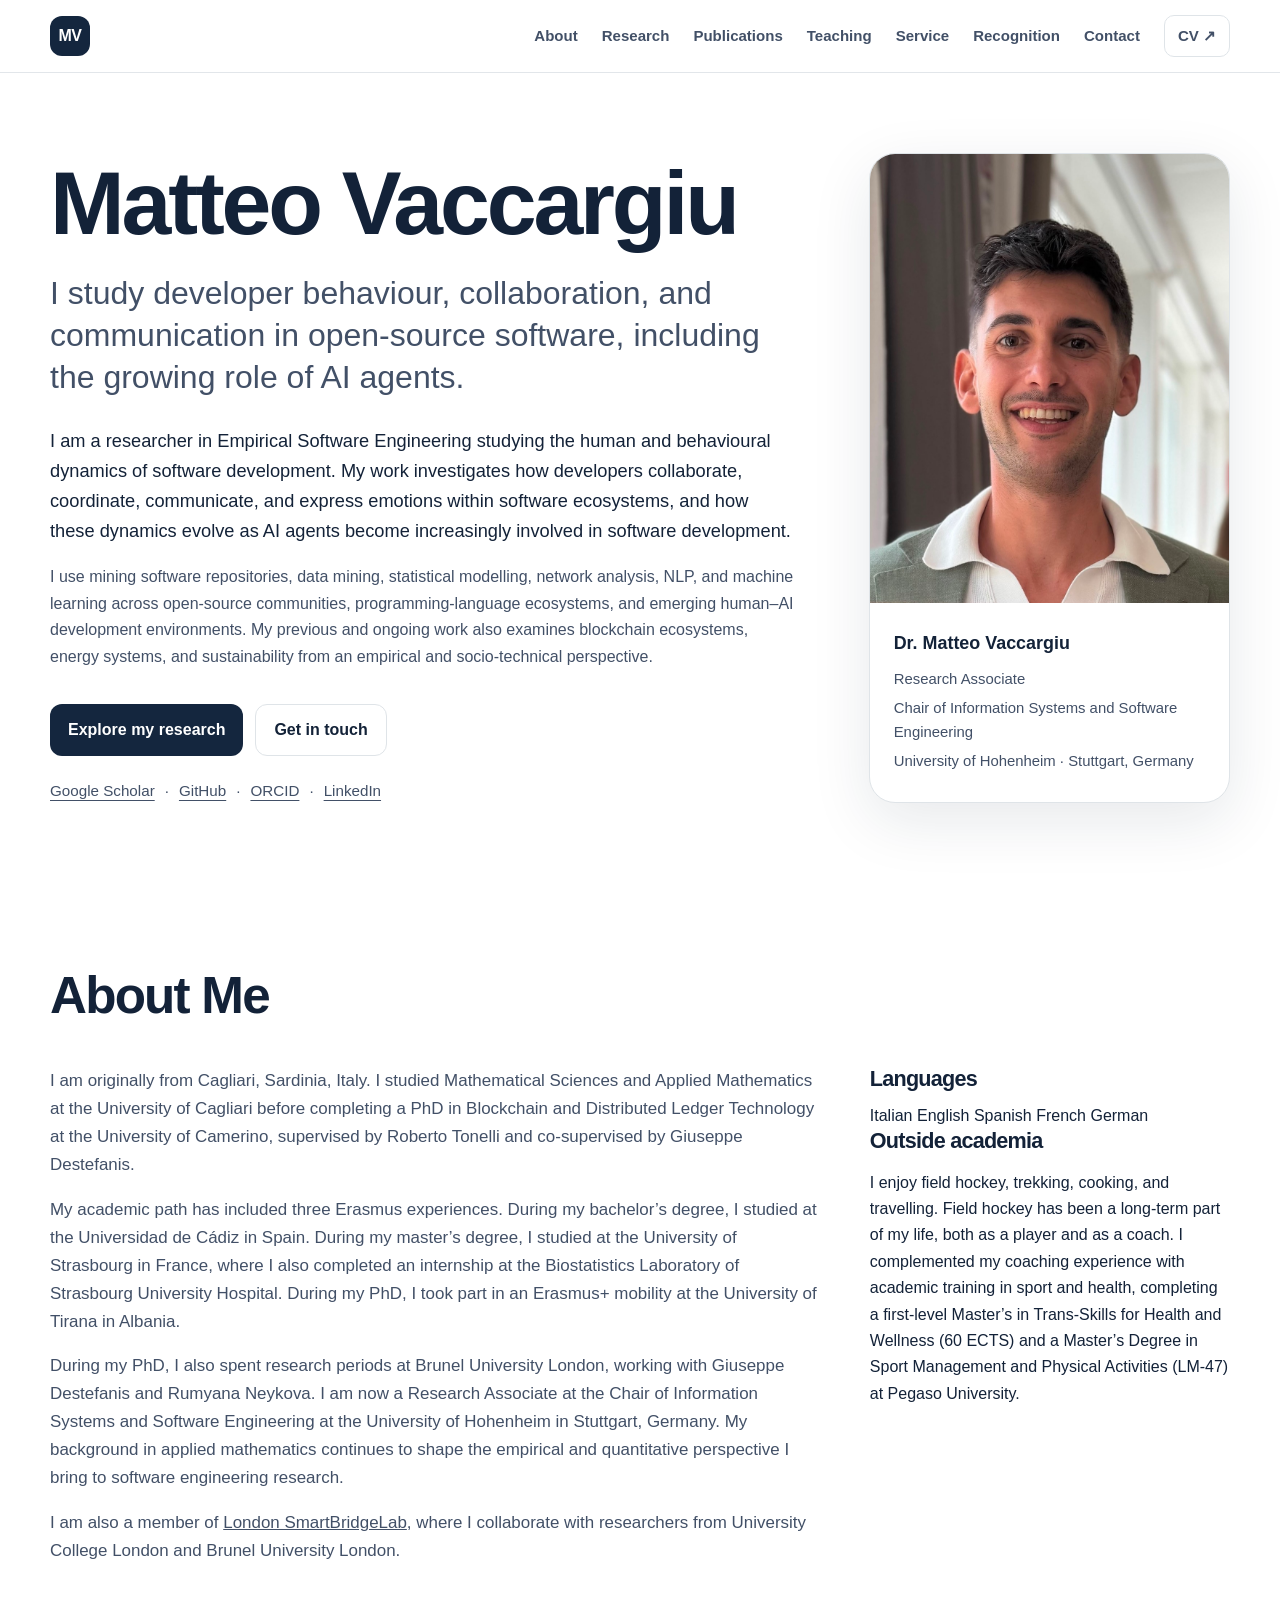
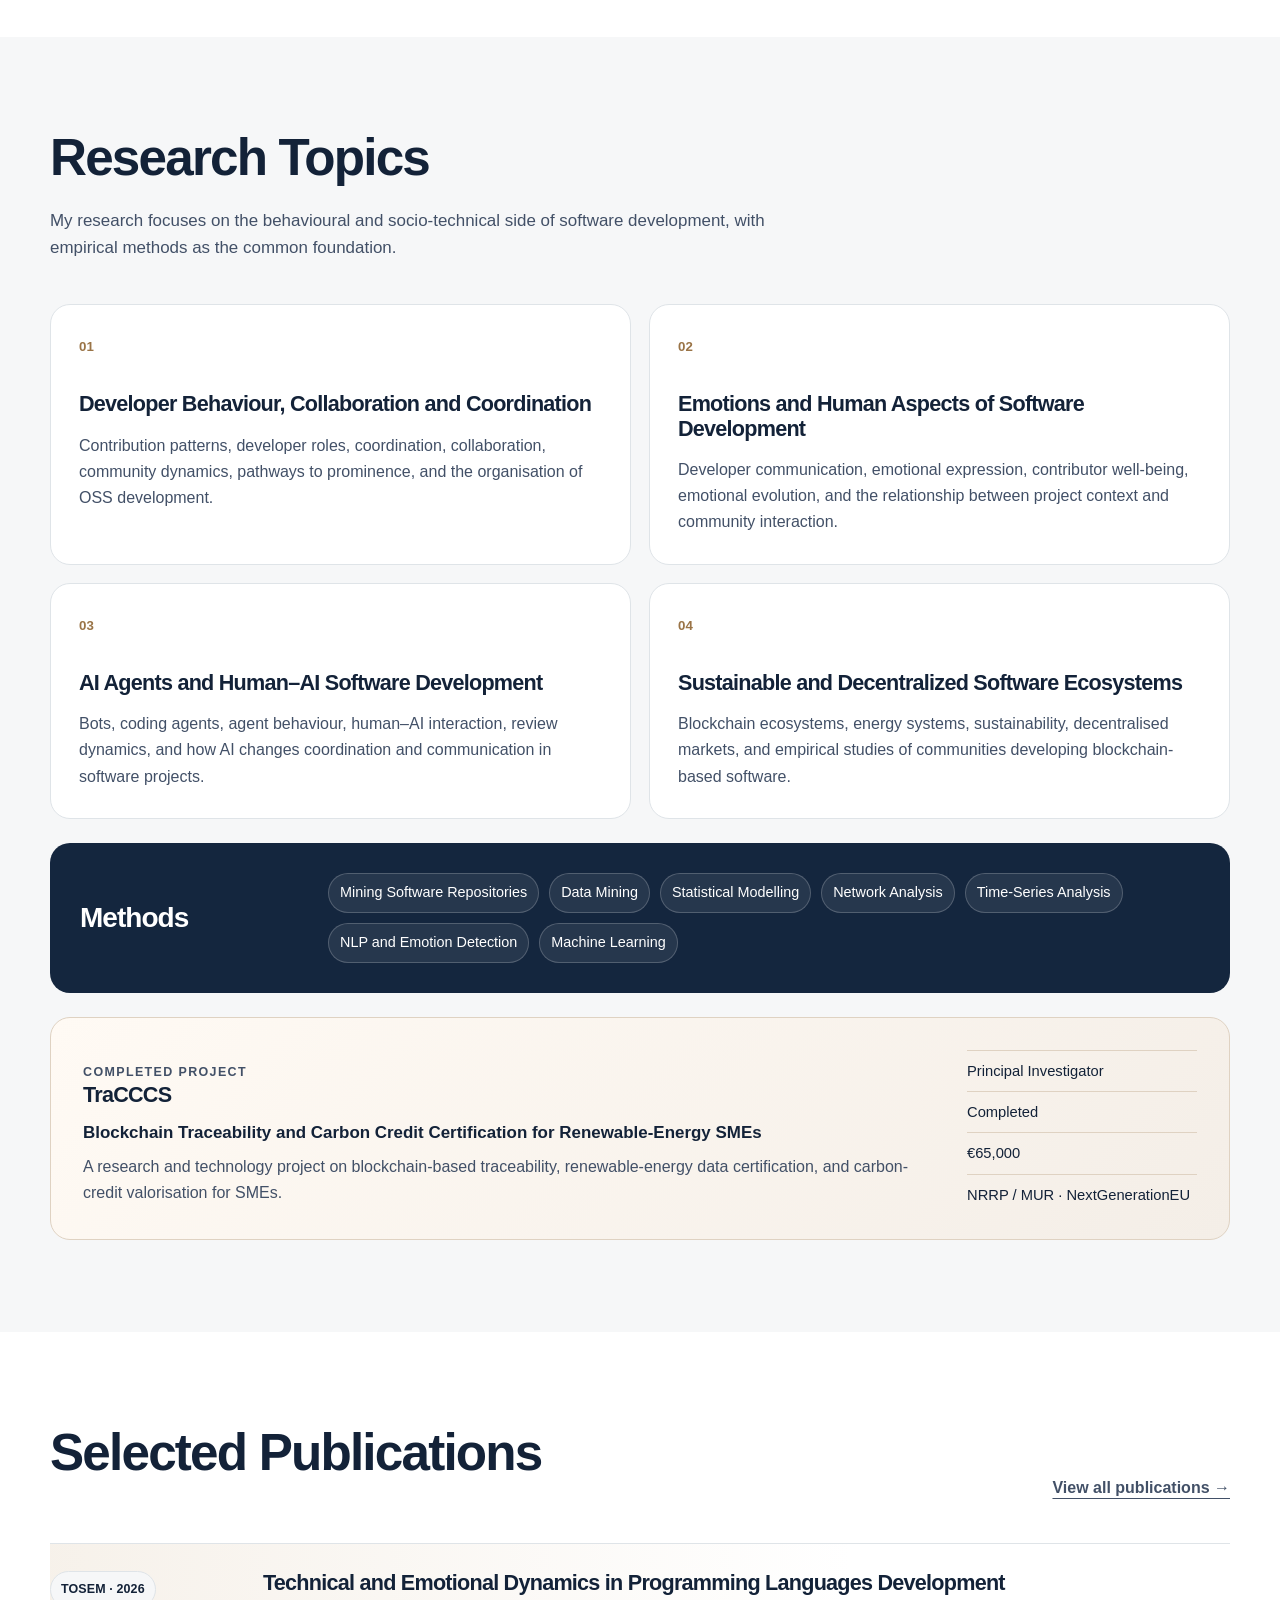
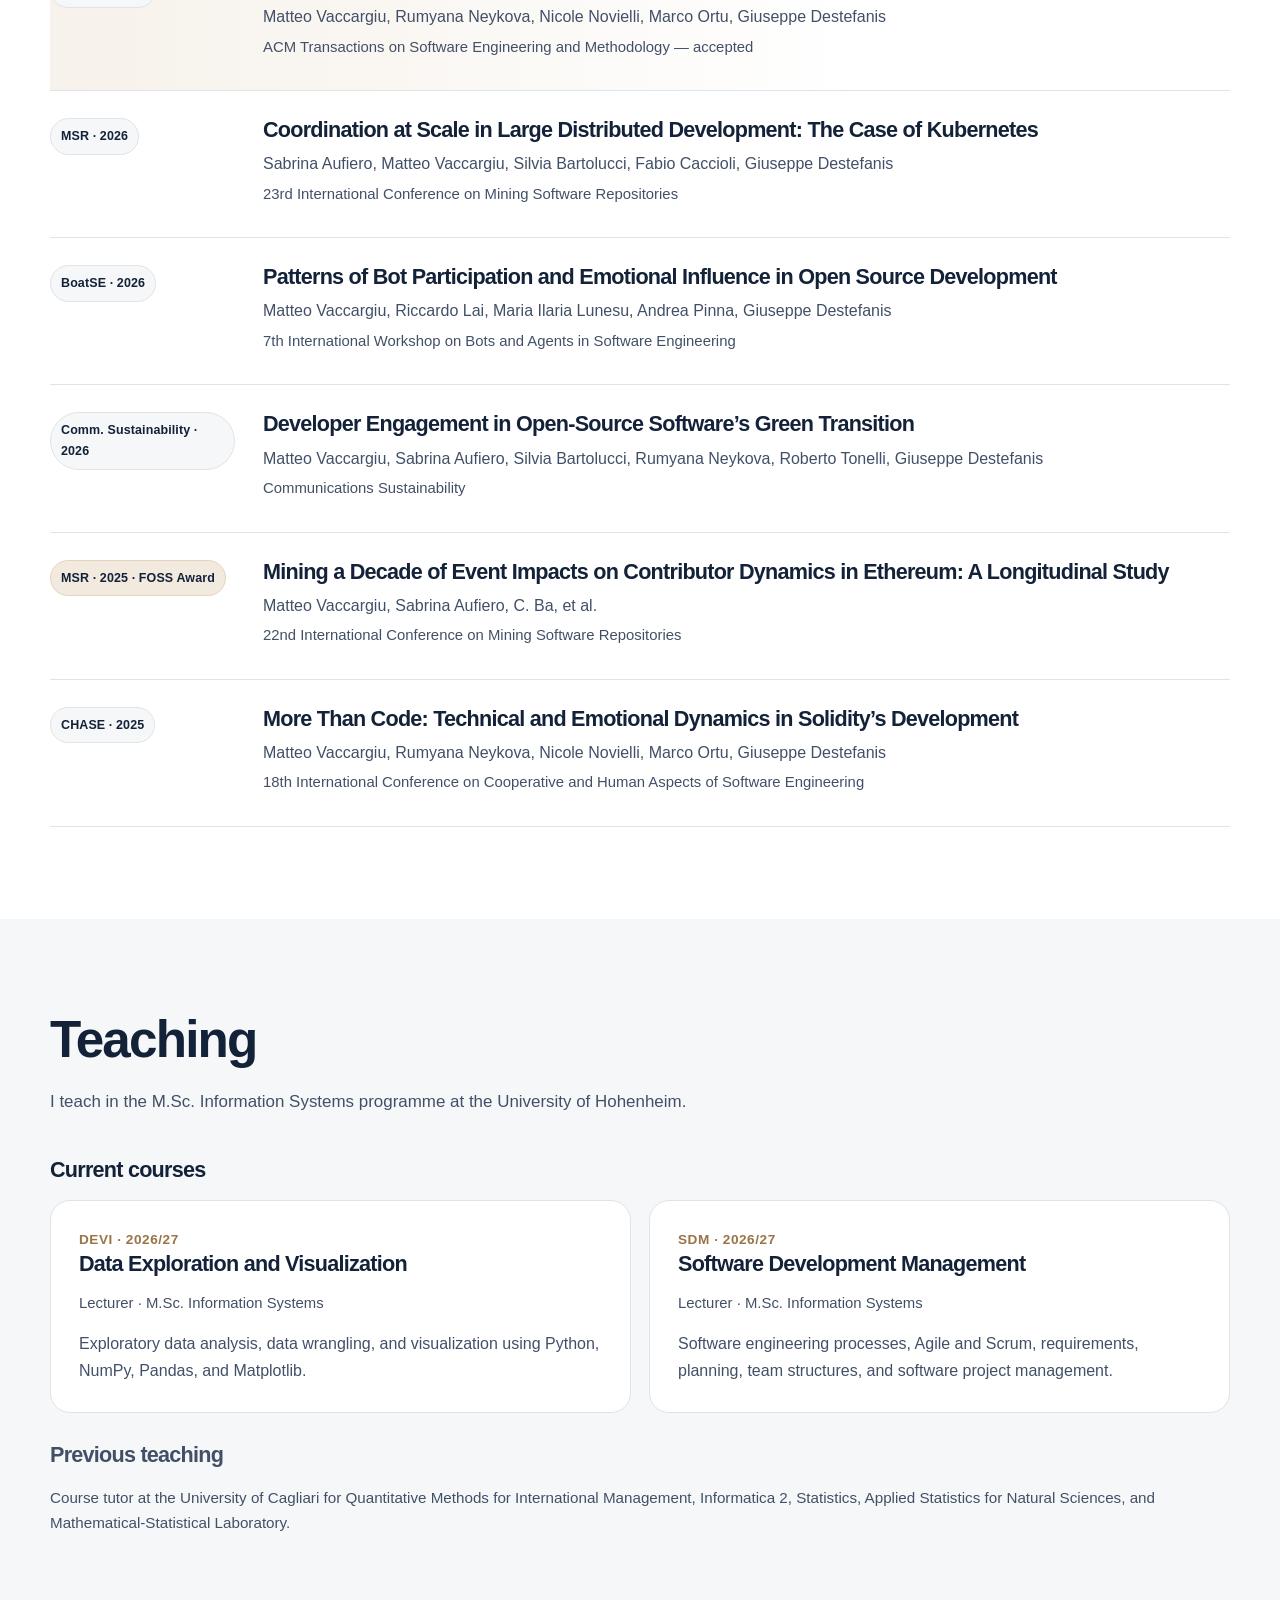
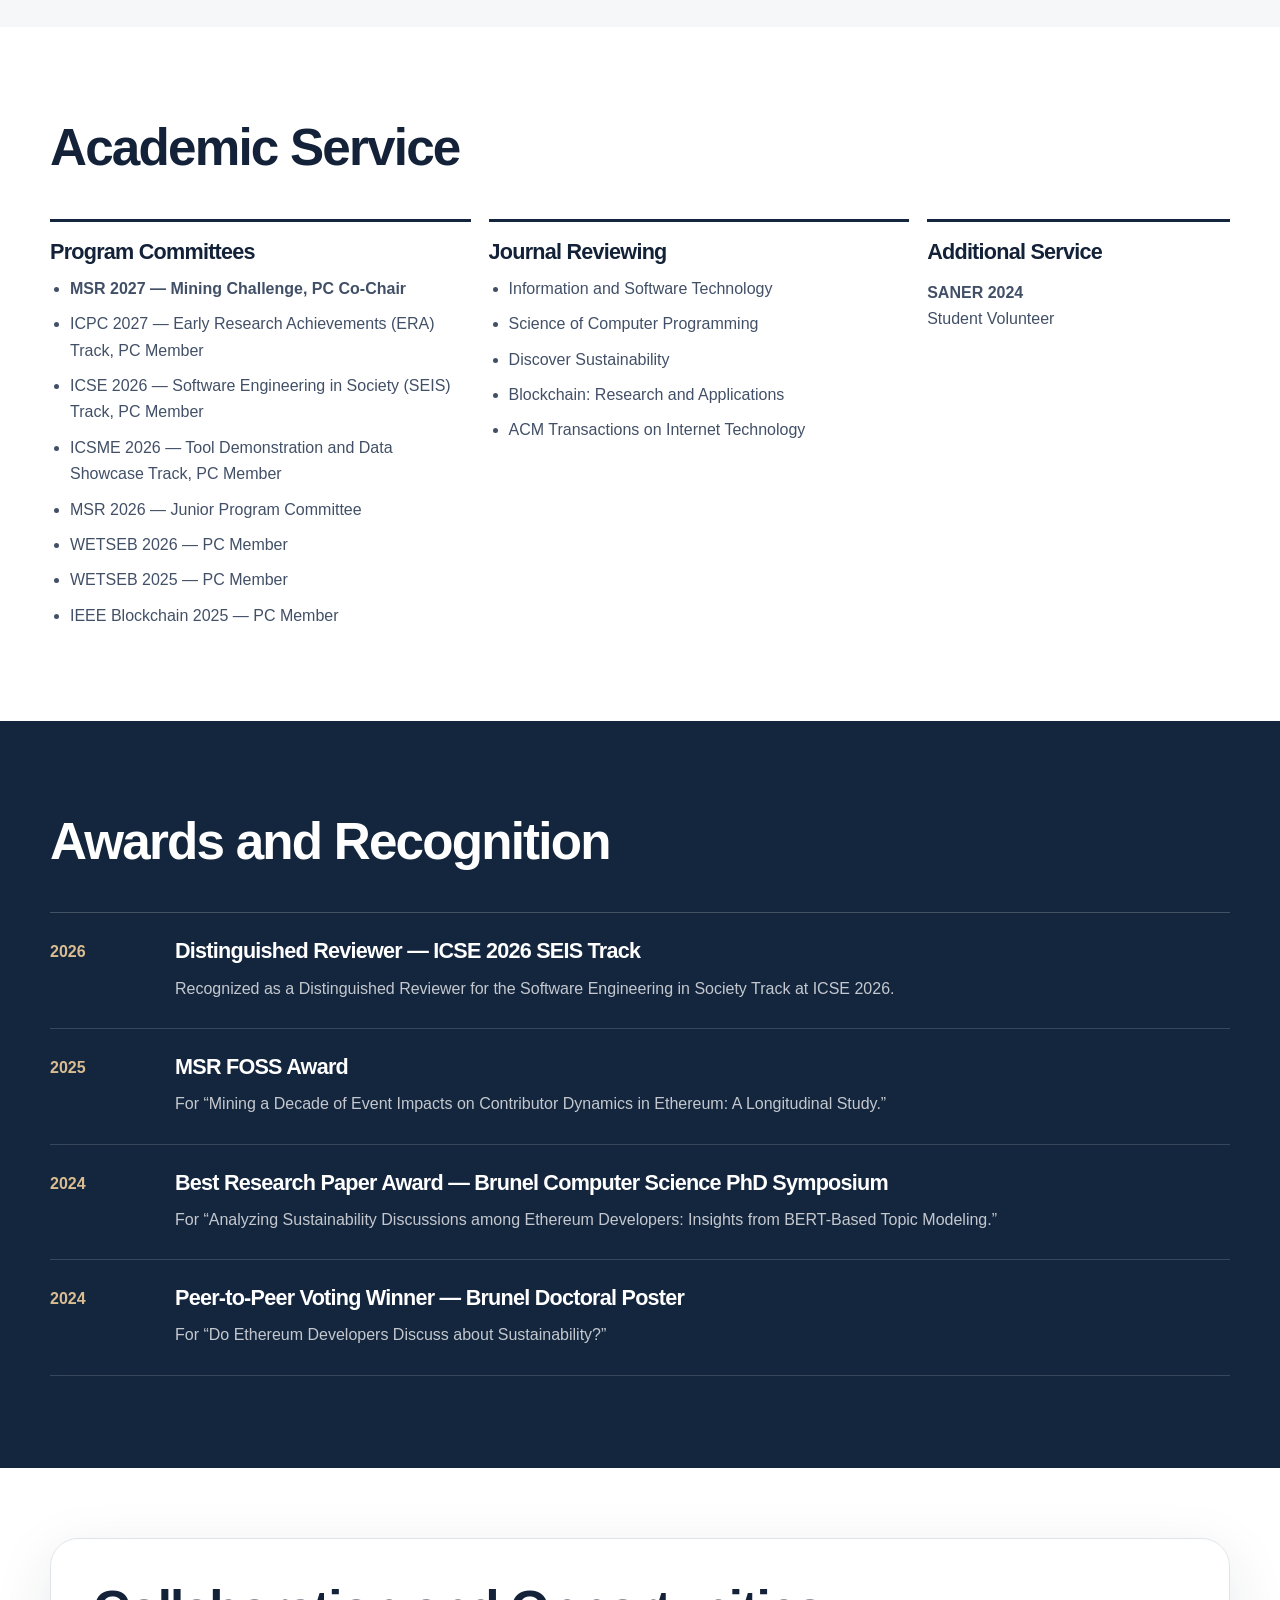
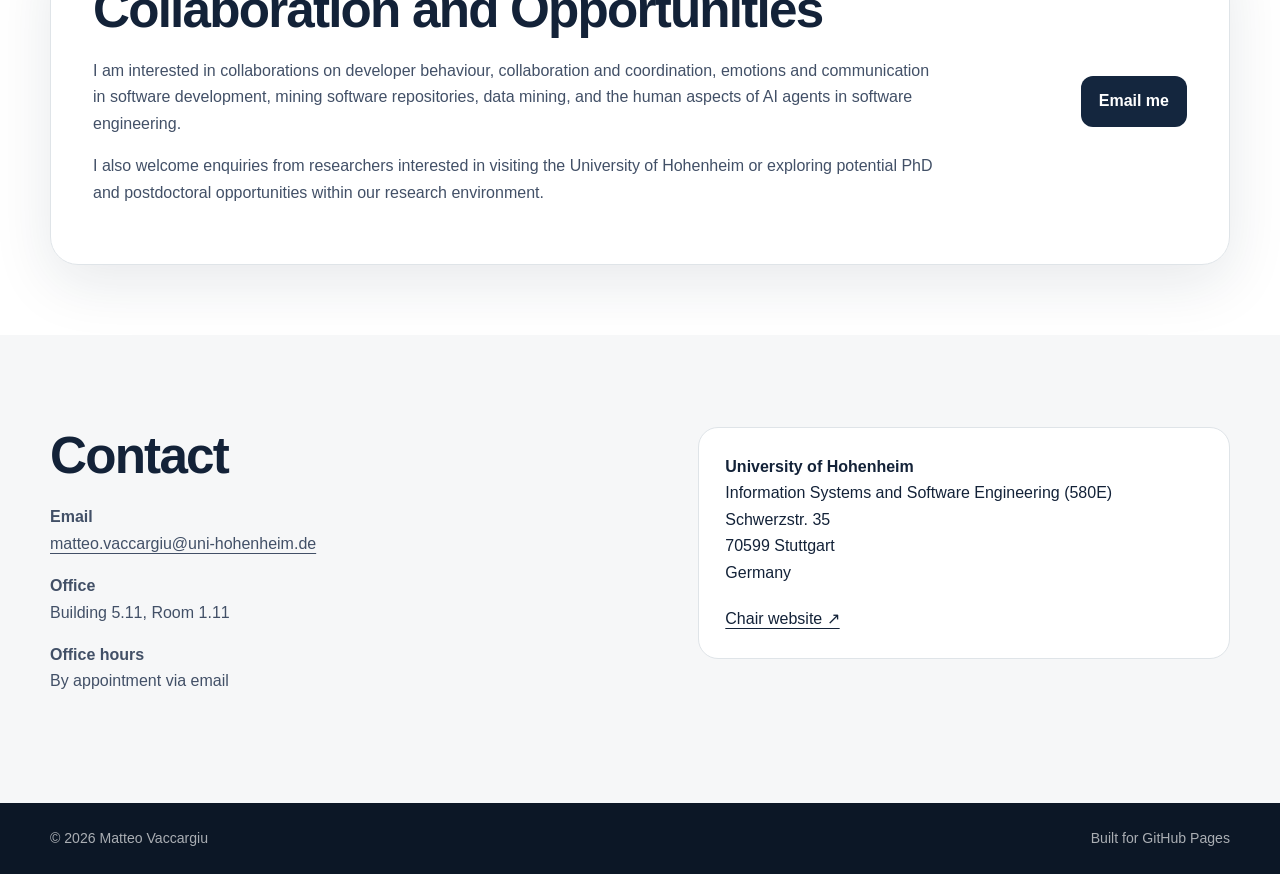
==== commit fa22328d: "Add files via upload" ====
--- a/index.html
+++ b/index.html
@@ -77,7 +77,7 @@
           <aside class="about-sidebar">
             <div class="about-side-block">
               <h3>Languages</h3>
-              <div class="hobby-chips" aria-label="Languages">
+              <div class="language-list" aria-label="Languages">
                 <span>Italian</span>
                 <span>English</span>
                 <span>Spanish</span>
@@ -87,13 +87,7 @@
             </div>
             <div class="about-side-block">
               <h3>Outside academia</h3>
-              <p>I enjoy field hockey, trekking, cooking, and travelling. Field hockey has been a long-term part of my life, both as a player and as a coach.</p>
-              <div class="hobby-chips" aria-label="Hobbies">
-                <span>Field hockey</span>
-                <span>Trekking</span>
-                <span>Cooking</span>
-                <span>Travelling</span>
-              </div>
+              <p>I enjoy field hockey, trekking, cooking, and travelling. Field hockey has been a long-term part of my life, both as a player and as a coach. I complemented my coaching experience with academic training in sport and health, completing a first-level Master’s in Trans-Skills for Health and Wellness (60 ECTS) and a Master’s Degree in Sport Management and Physical Activities (LM-47) at Pegaso University.</p>
             </div>
           </aside>
         </div>
--- a/styles.css
+++ b/styles.css
@@ -213,13 +213,3 @@
 @media (max-width: 680px) {
   .contact-grid { grid-template-columns: 1fr; }
 }
-
-/* About sidebar refinements */
-.about-sidebar { display: flex; flex-direction: column; gap: 28px; }
-.about-side-block { border-left: 3px solid var(--accent); padding: 4px 0 4px 24px; }
-.about-side-block p { color: var(--ink-soft); margin-bottom: 18px; }
-.about-copy a { text-underline-offset: 4px; }
-
-@media (max-width: 920px) {
-  .about-side-block { border-left: 0; border-top: 3px solid var(--accent); padding: 22px 0 0; }
-}
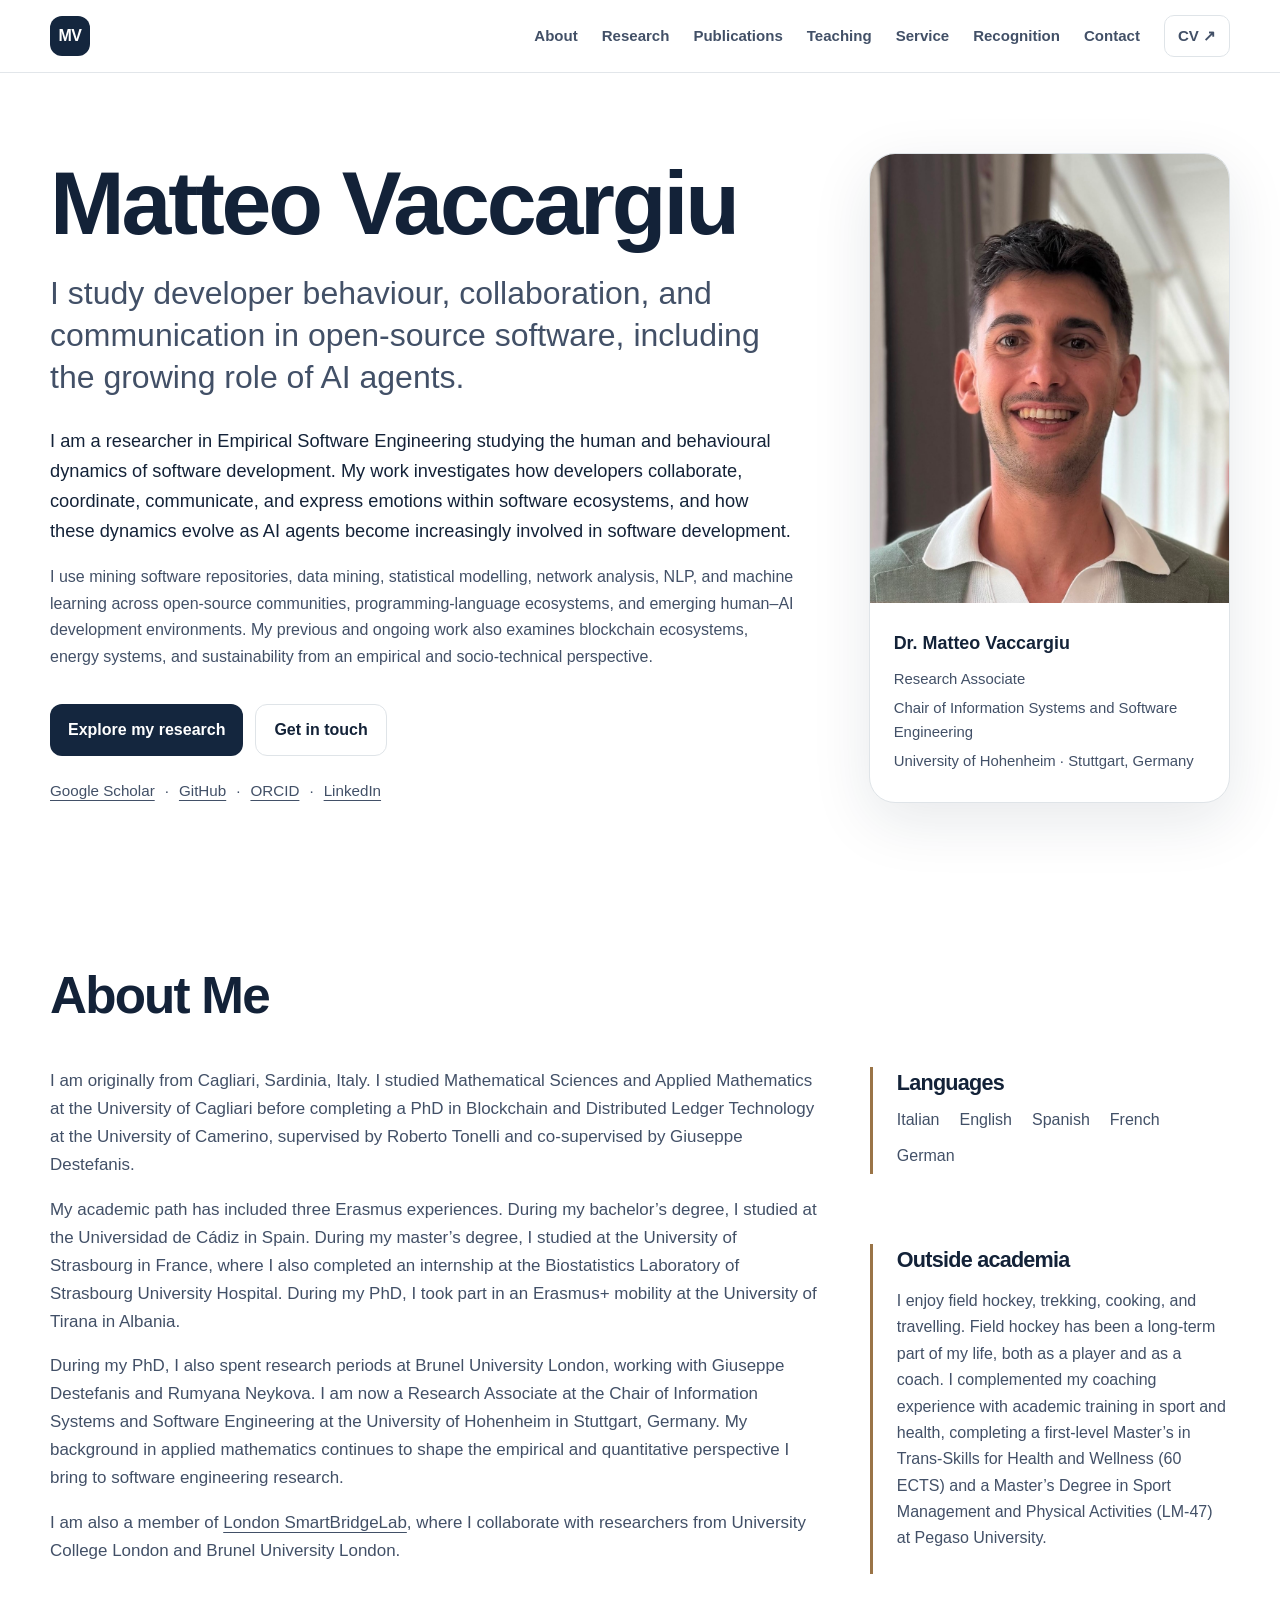
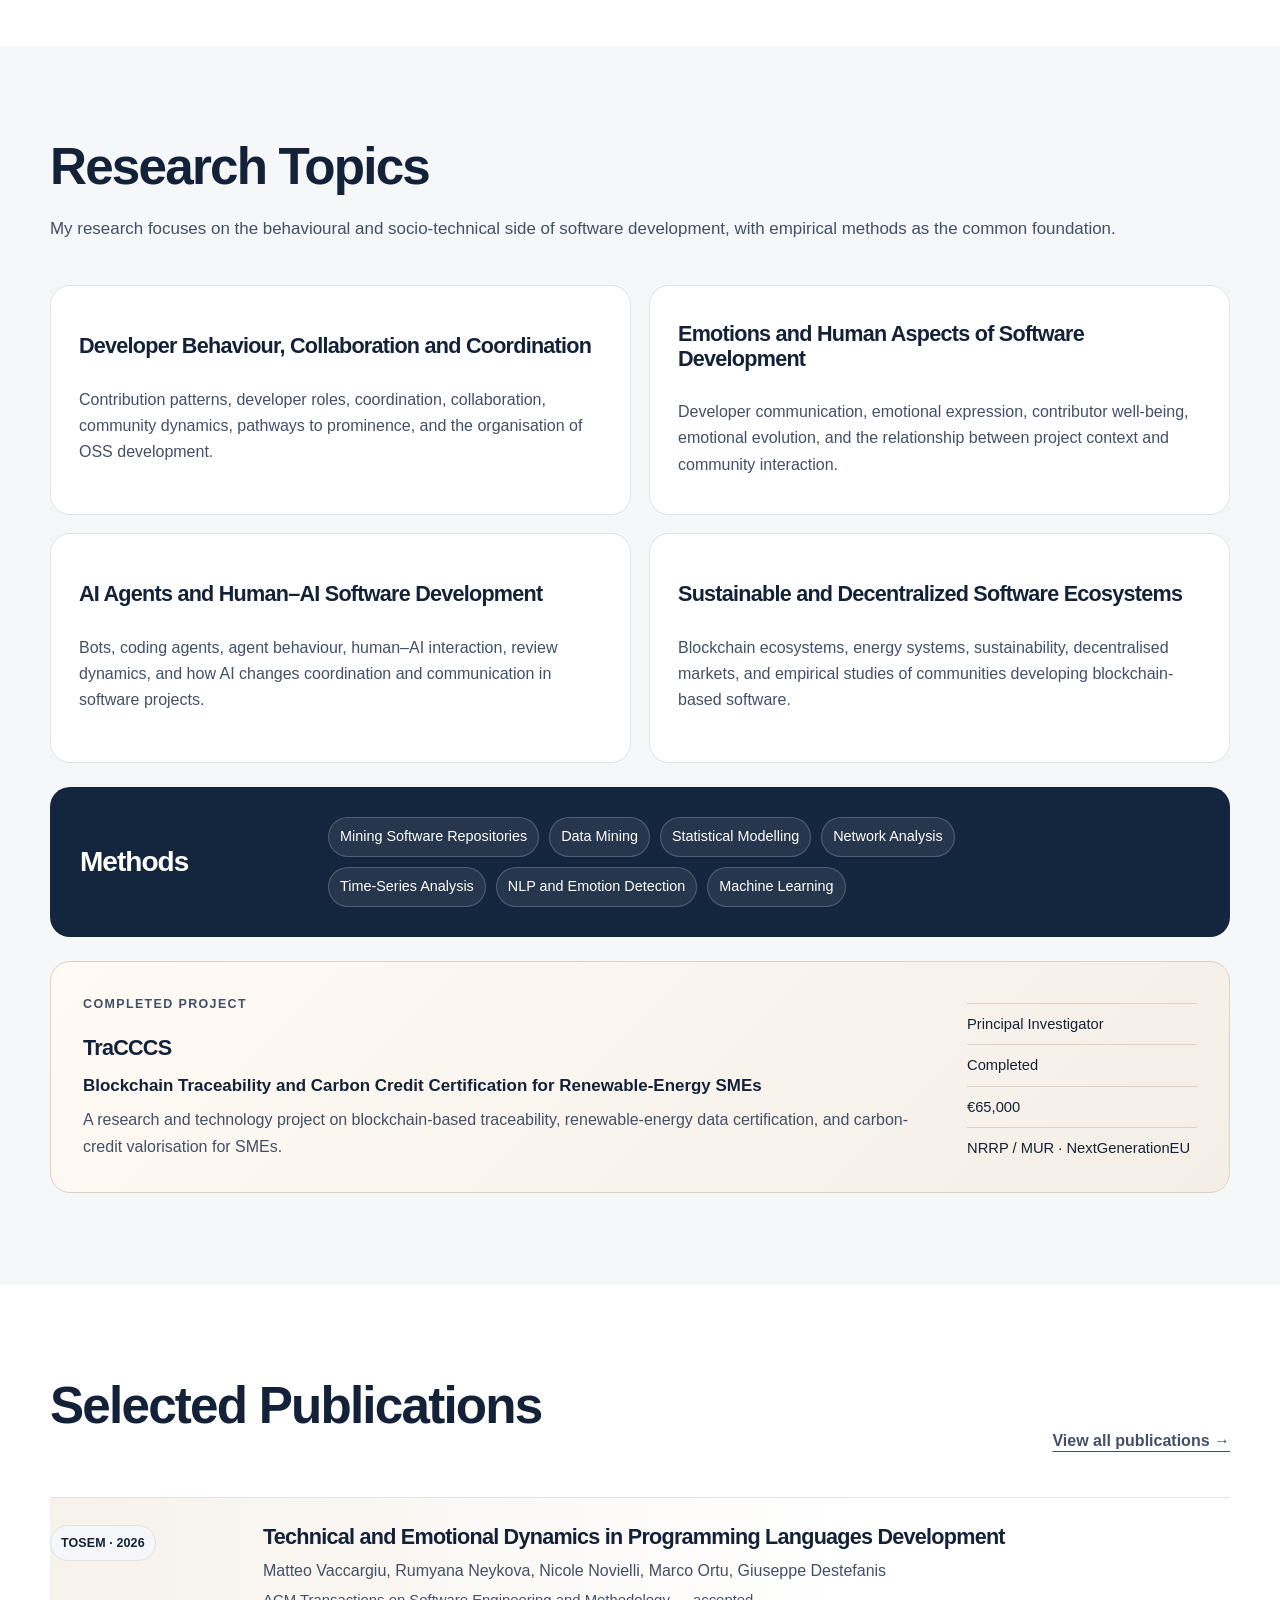
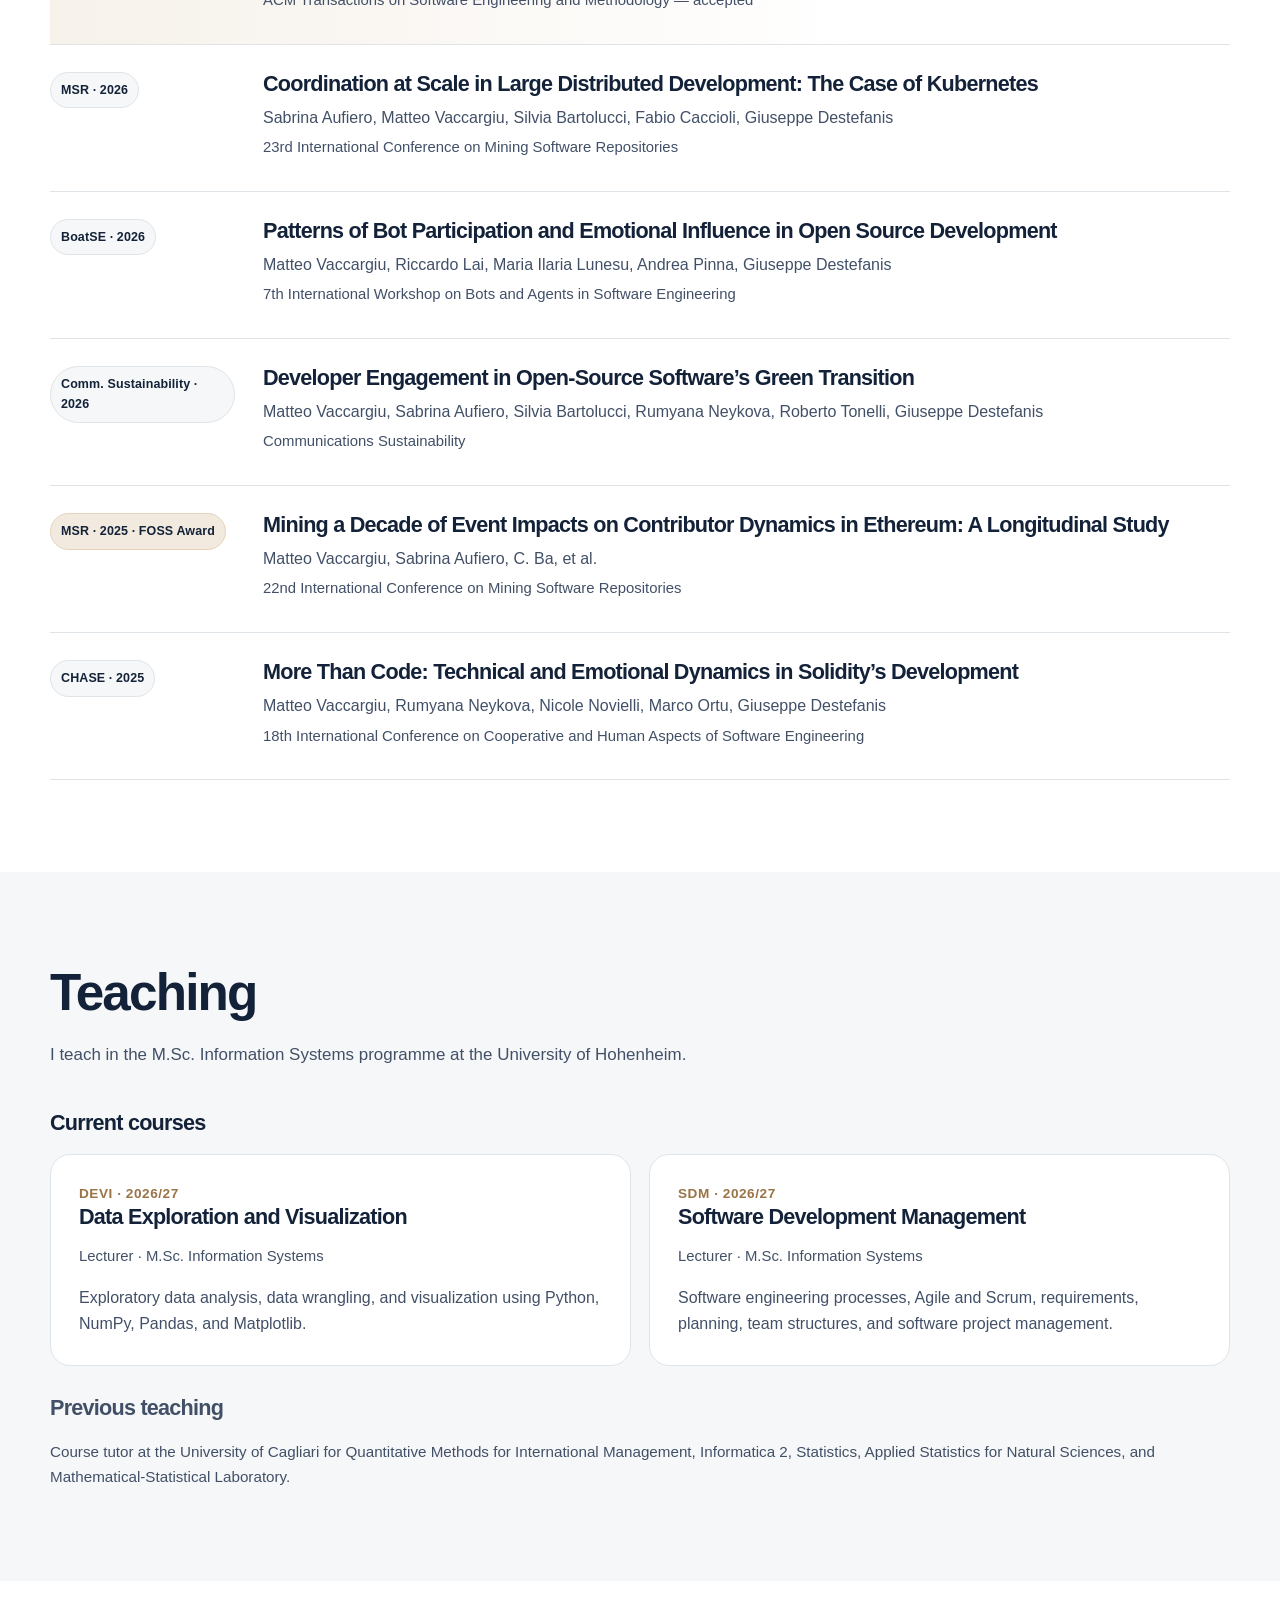
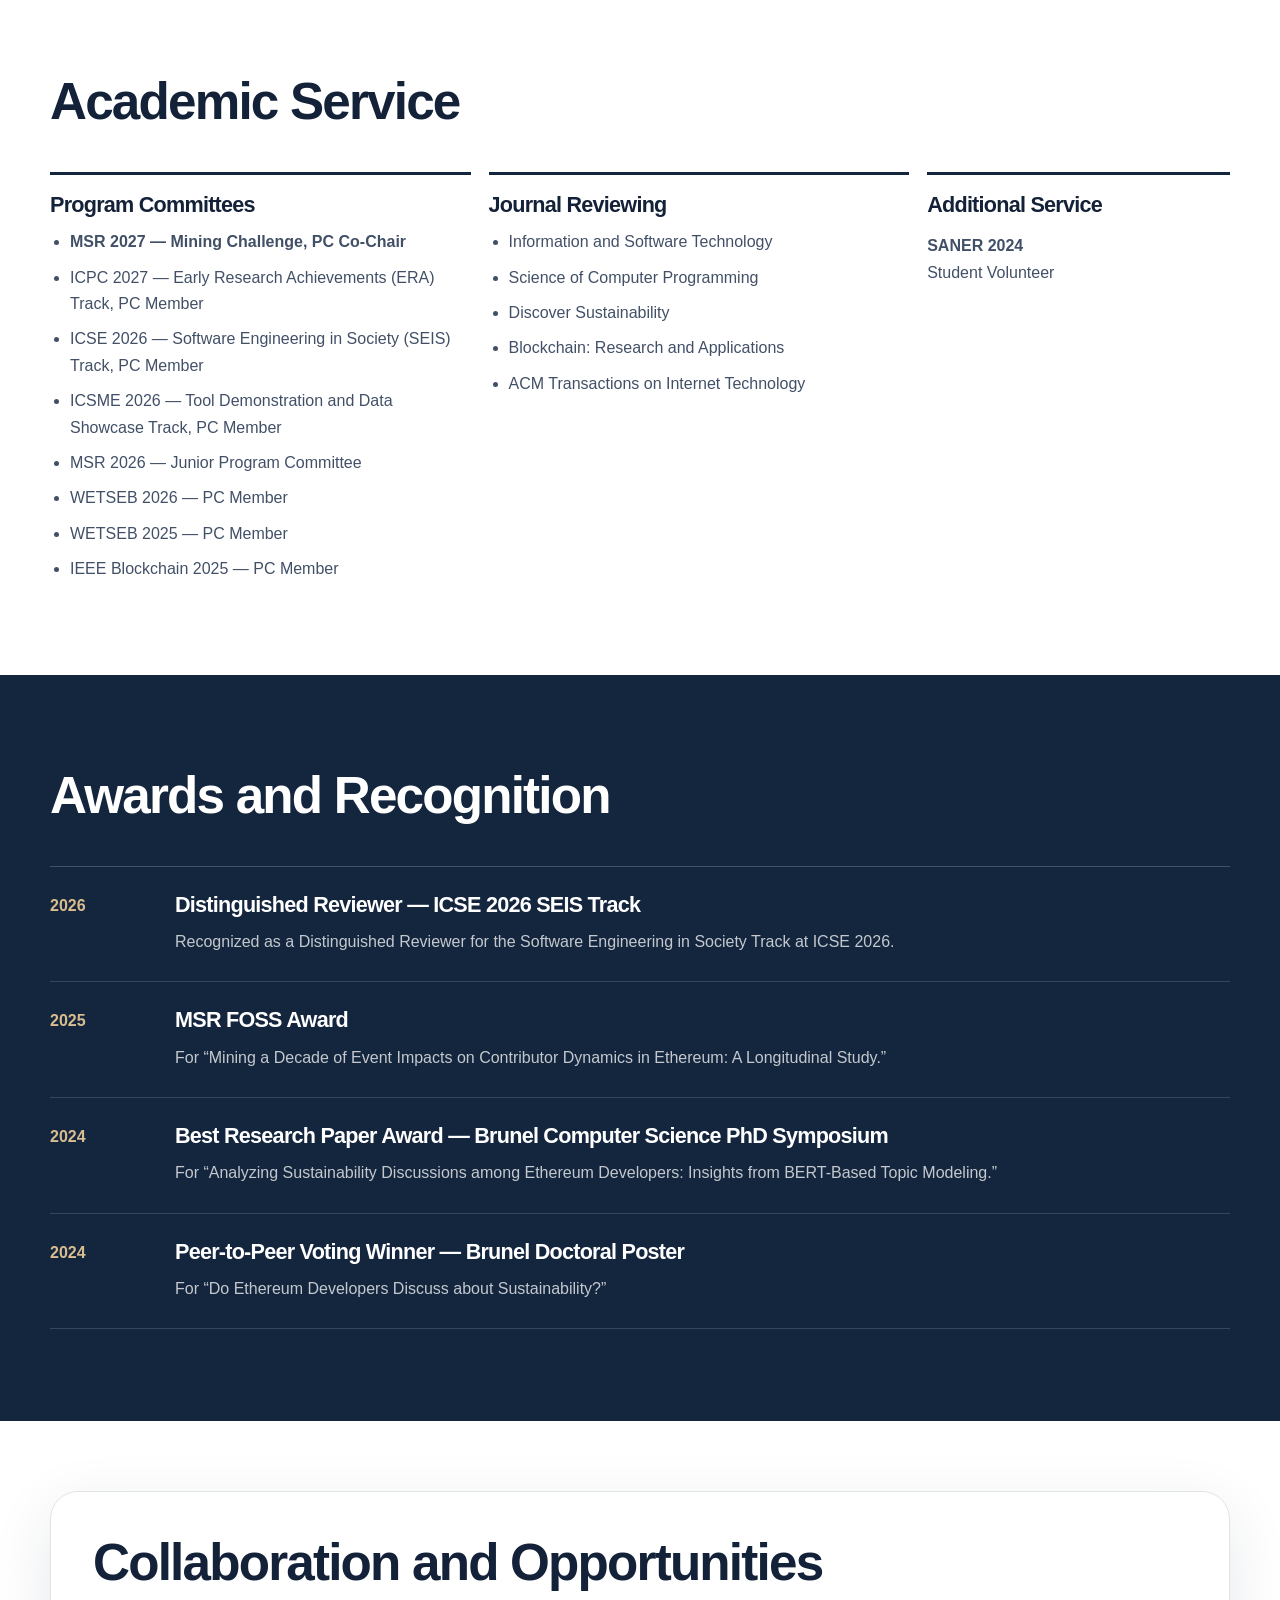
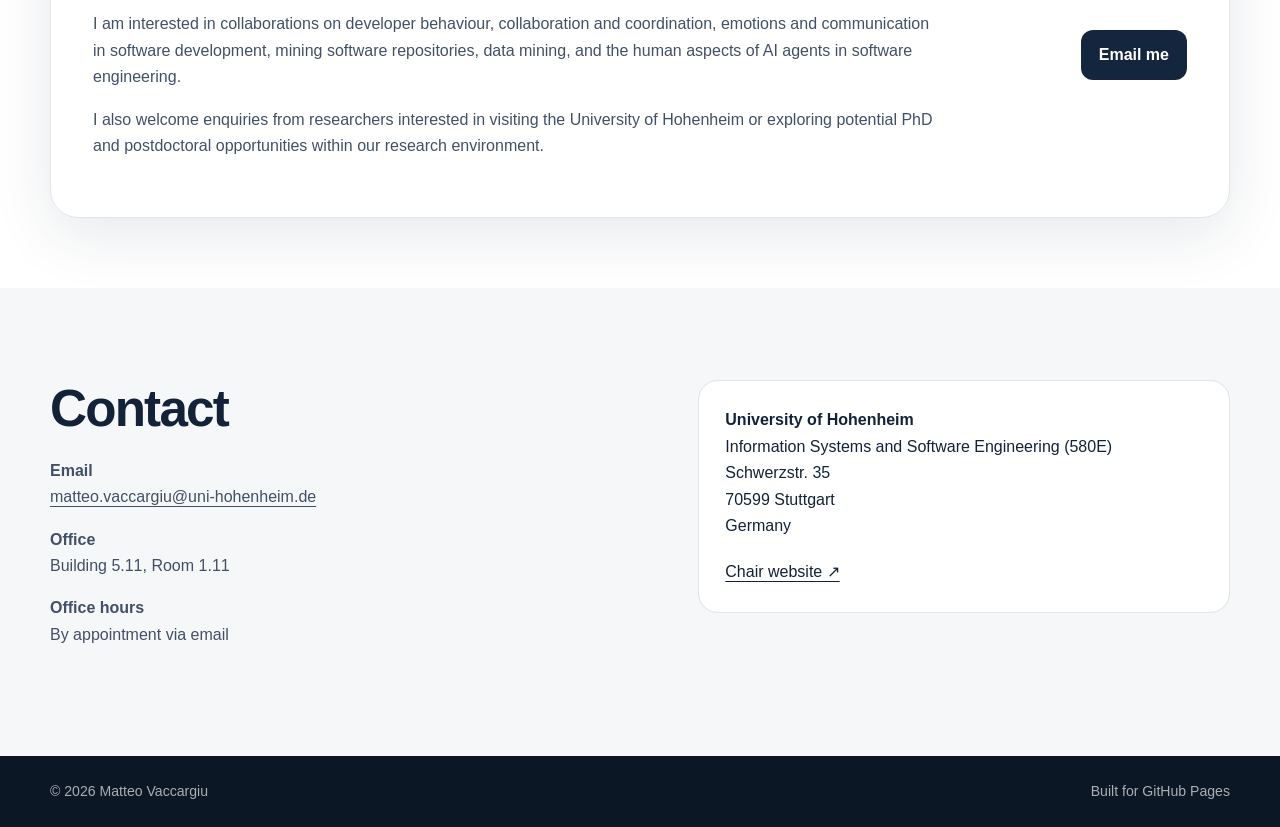
==== commit 8f09d83f: "Add files via upload" ====
--- a/index.html
+++ b/index.html
@@ -96,28 +96,24 @@
 
     <section id="research" class="section soft-bg">
       <div class="container">
-        <div class="section-heading">
+        <div class="section-heading research-heading">
           <h2>Research Topics</h2>
           <p>My research focuses on the behavioural and socio-technical side of software development, with empirical methods as the common foundation.</p>
         </div>
         <div class="card-grid research-grid">
           <article class="card research-card">
-            <span class="card-number">01</span>
             <h3>Developer Behaviour, Collaboration and Coordination</h3>
             <p>Contribution patterns, developer roles, coordination, collaboration, community dynamics, pathways to prominence, and the organisation of OSS development.</p>
           </article>
           <article class="card research-card">
-            <span class="card-number">02</span>
             <h3>Emotions and Human Aspects of Software Development</h3>
             <p>Developer communication, emotional expression, contributor well-being, emotional evolution, and the relationship between project context and community interaction.</p>
           </article>
           <article class="card research-card">
-            <span class="card-number">03</span>
             <h3>AI Agents and Human–AI Software Development</h3>
             <p>Bots, coding agents, agent behaviour, human–AI interaction, review dynamics, and how AI changes coordination and communication in software projects.</p>
           </article>
           <article class="card research-card">
-            <span class="card-number">04</span>
             <h3>Sustainable and Decentralized Software Ecosystems</h3>
             <p>Blockchain ecosystems, energy systems, sustainability, decentralised markets, and empirical studies of communities developing blockchain-based software.</p>
           </article>
@@ -127,14 +123,18 @@
           <div>
             <h3>Methods</h3>
           </div>
-          <div class="chips">
-            <span>Mining Software Repositories</span>
-            <span>Data Mining</span>
-            <span>Statistical Modelling</span>
-            <span>Network Analysis</span>
-            <span>Time-Series Analysis</span>
-            <span>NLP and Emotion Detection</span>
-            <span>Machine Learning</span>
+          <div class="chips chips-rows">
+            <div class="chip-row">
+              <span>Mining Software Repositories</span>
+              <span>Data Mining</span>
+              <span>Statistical Modelling</span>
+              <span>Network Analysis</span>
+            </div>
+            <div class="chip-row">
+              <span>Time-Series Analysis</span>
+              <span>NLP and Emotion Detection</span>
+              <span>Machine Learning</span>
+            </div>
           </div>
         </div>
 
--- a/styles.css
+++ b/styles.css
@@ -213,3 +213,60 @@
 @media (max-width: 680px) {
   .contact-grid { grid-template-columns: 1fr; }
 }
+
+/* About sidebar refinements */
+.about-sidebar { display: flex; flex-direction: column; gap: 40px; }
+.about-side-block { border-left: 3px solid var(--accent); padding: 4px 0 4px 24px; }
+.about-side-block p { color: var(--ink-soft); margin-bottom: 18px; }
+.language-list {
+  display: flex;
+  flex-wrap: wrap;
+  column-gap: 20px;
+  row-gap: 10px;
+  color: var(--ink-soft);
+}
+.language-list span { white-space: nowrap; }
+
+.about-copy a { text-underline-offset: 4px; }
+
+@media (max-width: 920px) {
+  .about-side-block { border-left: 0; border-top: 3px solid var(--accent); padding: 22px 0 0; }
+}
+
+
+/* Layout refinements — September 2026 */
+.research-heading { max-width: none; }
+.research-heading p { white-space: nowrap; }
+.research-card {
+  min-height: 230px;
+  display: flex;
+  flex-direction: column;
+  justify-content: center;
+}
+.research-card h3 { margin-top: 0; }
+.methods-band .chips-rows {
+  display: flex;
+  flex-direction: column;
+  gap: 10px;
+}
+.chip-row {
+  display: flex;
+  flex-wrap: nowrap;
+  gap: 10px;
+}
+.featured-project .eyebrow {
+  margin: 0 0 22px;
+}
+.about-sidebar { gap: 0; }
+.about-side-block + .about-side-block {
+  margin-top: 70px;
+}
+
+@media (max-width: 1100px) {
+  .research-heading p { white-space: normal; }
+  .chip-row { flex-wrap: wrap; }
+}
+
+@media (max-width: 920px) {
+  .about-side-block + .about-side-block { margin-top: 38px; }
+}
